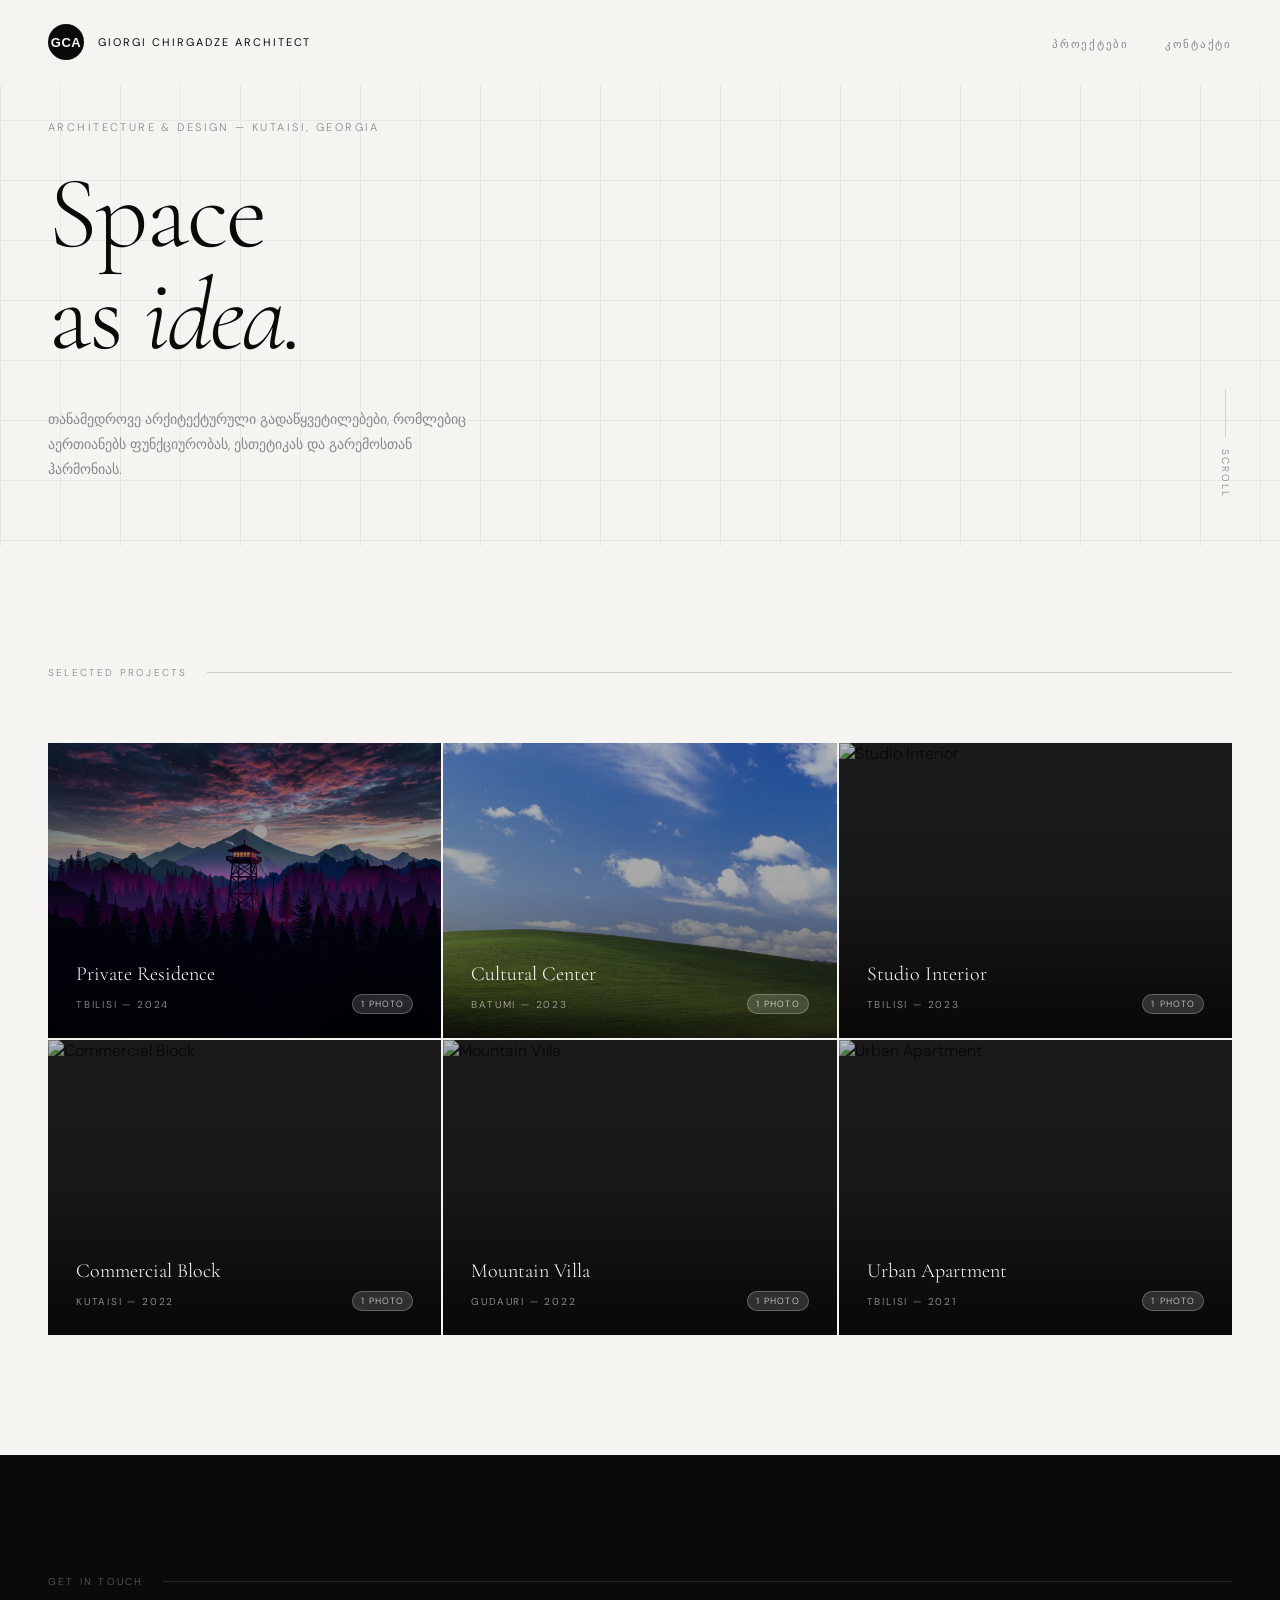
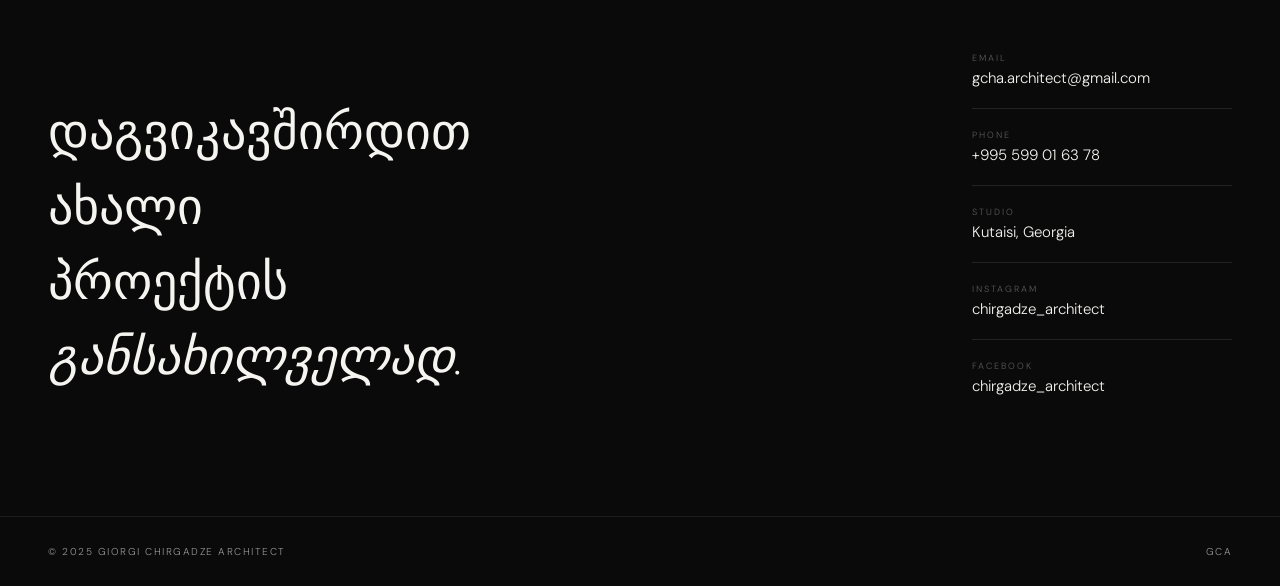
==== index.html @ 8ddac67e "fix" ====
<!DOCTYPE html>
<html lang="en">
<head>
  <meta charset="UTF-8" />
  <meta name="viewport" content="width=device-width, initial-scale=1.0"/>
  <title>GCA — Giorgi Chirgadze Architect</title>
  <link rel="preconnect" href="https://fonts.googleapis.com"/>
  <link href="https://fonts.googleapis.com/css2?family=Cormorant+Garamond:ital,wght@0,300;0,400;1,300&family=DM+Sans:wght@300;400&display=swap" rel="stylesheet"/>
  <link rel="stylesheet" href="css/style.css">
</head>
<body>

  <!-- NAV -->
  <nav id="nav">
    <a class="nav-logo" href="#hero">
      <svg width="36" height="36" viewBox="0 0 36 36" xmlns="http://www.w3.org/2000/svg">
        <circle cx="18" cy="18" r="18" fill="#0a0a0a"/>
        <text x="18" y="23" font-family="Helvetica Neue, Arial, sans-serif"
              font-size="13" font-weight="700" fill="#f5f4f0"
              text-anchor="middle" letter-spacing="0.5">GCA</text>
      </svg>
      <span class="logo-text">Giorgi Chirgadze Architect</span>
    </a>
    <ul class="nav-links">
      <li><a href="#work">პროექტები</a></li>
      <li><a href="#contact">კონტაქტი</a></li>
    </ul>
  </nav>

  <!-- HERO -->
  <section id="hero">
    <div class="hero-bg"></div>
    <div class="hero-content">
      <p class="hero-eyebrow">Architecture & Design — Kutaisi, Georgia</p>
      <h1>Space<br/>as <em>idea.</em></h1>
      <p class="hero-desc">
        თანამედროვე არქიტექტურული გადაწყვეტილებები,
        რომლებიც აერთიანებს ფუნქციურობას, ესთეტიკას და გარემოსთან ჰარმონიას.
      </p>
    </div>
    <div class="hero-scroll">Scroll</div>
  </section>

  <!-- WORK -->
  <section id="work">
    <div class="section-label reveal">Selected Projects</div>
    <div class="grid">

      <div class="grid-item reveal"
           data-photos="images/p1.jpg"
           data-title="Private Residence"
           data-location="Tbilisi — 2024"
           data-description="კერძო საცხოვრებელი სახლი თბილისში. პროექტი ითვალისწინებს მინიმალისტურ დიზაინს ბუნებრივი მასალების გამოყენებით.">
        <img src="images/p1.jpg" alt="Private Residence"/>
        <div class="grid-overlay">
          <h3>Private Residence</h3>
          <div class="overlay-bottom">
            <span>Tbilisi — 2024</span>
            <span class="photo-count">1 photo</span>
          </div>
        </div>
      </div>

      <div class="grid-item reveal" style="transition-delay:.08s"
           data-photos="images/p2.jpg"
           data-title="Cultural Center"
           data-location="Batumi — 2023"
           data-description="კულტურული ცენტრი ბათუმში. მრავალფუნქციური სივრცე გამოფენებისთვის, კონცერტებისა და კულტურული ღონისძიებებისთვის.">
        <img src="images/p2.jpg" alt="Cultural Center"/>
        <div class="grid-overlay">
          <h3>Cultural Center</h3>
          <div class="overlay-bottom">
            <span>Batumi — 2023</span>
            <span class="photo-count">1 photo</span>
          </div>
        </div>
      </div>

      <div class="grid-item reveal" style="transition-delay:.16s"
           data-photos="images/project3.jpg"
           data-title="Studio Interior"
           data-location="Tbilisi — 2023"
           data-description="შემოქმედებითი სტუდიის ინტერიერი თბილისში. ინდუსტრიული ელემენტები ერწყმის თბილ ხის დეტალებს.">
        <img src="images/project3.jpg" alt="Studio Interior"/>
        <div class="grid-overlay">
          <h3>Studio Interior</h3>
          <div class="overlay-bottom">
            <span>Tbilisi — 2023</span>
            <span class="photo-count">1 photo</span>
          </div>
        </div>
      </div>

      <div class="grid-item reveal" style="transition-delay:.04s"
           data-photos="images/project4.jpg"
           data-title="Commercial Block"
           data-location="Kutaisi — 2022"
           data-description="კომერციული კომპლექსი ქუთაისში. შენობა მოიცავს საოფისე და სავაჭრო სივრცეებს.">
        <img src="images/project4.jpg" alt="Commercial Block"/>
        <div class="grid-overlay">
          <h3>Commercial Block</h3>
          <div class="overlay-bottom">
            <span>Kutaisi — 2022</span>
            <span class="photo-count">1 photo</span>
          </div>
        </div>
      </div>

      <div class="grid-item reveal" style="transition-delay:.12s"
           data-photos="images/project5.jpg"
           data-title="Mountain Villa"
           data-location="Gudauri — 2022"
           data-description="მთის ვილა გუდაურში. დიდი მინის ზედაპირები ბუნებასა და ინტერიერს ერთ სივრცედ აერთიანებს.">
        <img src="images/project5.jpg" alt="Mountain Villa"/>
        <div class="grid-overlay">
          <h3>Mountain Villa</h3>
          <div class="overlay-bottom">
            <span>Gudauri — 2022</span>
            <span class="photo-count">1 photo</span>
          </div>
        </div>
      </div>

      <div class="grid-item reveal" style="transition-delay:.2s"
           data-photos="images/project6.jpg"
           data-title="Urban Apartment"
           data-location="Tbilisi — 2021"
           data-description="ურბანული აპარტამენტი თბილისის ისტორიულ უბანში. ძველი და ახალი არქიტექტურის ჰარმონიული შეხამება.">
        <img src="images/project6.jpg" alt="Urban Apartment"/>
        <div class="grid-overlay">
          <h3>Urban Apartment</h3>
          <div class="overlay-bottom">
            <span>Tbilisi — 2021</span>
            <span class="photo-count">1 photo</span>
          </div>
        </div>
      </div>

    </div>
  </section>

  <!-- CONTACT -->
  <section id="contact">
    <div class="section-label reveal">Get in Touch</div>
    <div class="contact-inner">
      <div class="contact-headline reveal">
        დაგვიკავშირდით<br/>ახალი<br/>პროექტის<br/>
        <em>განსახილველად.</em>
      </div>
      <div class="contact-links reveal">
        <div class="contact-row">
          <span class="contact-type">Email</span>
          <a class="contact-value" href="mailto:gcha.architect@gmail.com">gcha.architect@gmail.com</a>
        </div>
        <div class="contact-row">
          <span class="contact-type">Phone</span>
          <a class="contact-value" href="tel:+995599016378">+995 599 01 63 78</a>
        </div>
        <div class="contact-row">
          <span class="contact-type">Studio</span>
          <span class="contact-value">Kutaisi, Georgia</span>
        </div>
        <div class="contact-row">
          <span class="contact-type">Instagram</span>
          <a class="contact-value" href="https://www.instagram.com/chirgadze_architect/" target="_blank">chirgadze_architect</a>
        </div>
        <div class="contact-row">
          <span class="contact-type">Facebook</span>
          <a class="contact-value" href="https://www.facebook.com/profile.php?id=61556967743206" target="_blank">chirgadze_architect</a>
        </div>
      </div>
    </div>
  </section>

  <!-- FOOTER -->
  <footer>
    <span>© 2025 Giorgi Chirgadze Architect</span>
    <span>GCA</span>
  </footer>

  <!-- LIGHTBOX -->
  <div id="lightbox">
    <div id="lightbox-overlay"></div>
    <div id="lightbox-content">
      <div id="lightbox-sidebar">
        <div id="lightbox-title"></div>
        <div id="lightbox-location"></div>
        <div id="lightbox-divider"></div>
        <div id="lightbox-description"></div>
        <div id="lightbox-counter"></div>
      </div>
      <div id="lightbox-photo-wrap">
        <button id="lightbox-close">✕</button>
        <div id="lightbox-img-wrap">
          <button id="lb-prev">&#8592;</button>
          <img id="lightbox-img" src="" alt=""/>
          <button id="lb-next">&#8594;</button>
        </div>
      </div>
    </div>
  </div>

  <script src="js/main.js"></script>
</body>
</html>
---- css/style.css ----
*, *::before, *::after { box-sizing: border-box; margin: 0; padding: 0; }

:root {
  --black: #0a0a0a;
  --white: #f5f4f0;
  --mid: #888;
  --border: #d0cfc9;
  --font-display: 'Cormorant Garamond', Georgia, serif;
  --font-body: 'DM Sans', Helvetica, sans-serif;
}

html { scroll-behavior: smooth; }

body {
  background: var(--white);
  color: var(--black);
  font-family: var(--font-body);
  font-weight: 300;
  overflow-x: hidden;
}

/* ── NAV ── */
nav {
  position: fixed; top: 0; left: 0; right: 0;
  z-index: 100;
  display: flex; align-items: center; justify-content: space-between;
  padding: 24px 48px;
  background: rgba(245,244,240,0.92);
  backdrop-filter: blur(8px);
  border-bottom: 1px solid transparent;
  transition: border-color .4s;
}
nav.scrolled { border-color: var(--border); }

.nav-logo {
  display: flex; align-items: center; gap: 14px;
  text-decoration: none; color: var(--black);
}
.logo-text {
  font-family: var(--font-body);
  font-size: 11px;
  letter-spacing: 0.18em;
  text-transform: uppercase;
  font-weight: 400;
}
.nav-links {
  display: flex; gap: 36px; list-style: none;
}
.nav-links a {
  font-size: 11px;
  letter-spacing: 0.16em;
  text-transform: uppercase;
  text-decoration: none;
  color: var(--mid);
  transition: color .2s;
  font-weight: 400;
}
.nav-links a:hover { color: var(--black); }

/* ── HERO ── */
#hero {
  height: auto;
  padding: 120px 48px 64px;
  display: flex;
  flex-direction: column;
  justify-content: flex-start;
  position: relative;
  overflow: hidden;
}
.hero-bg {
  position: absolute; inset: 0;
  background: var(--white);
  z-index: 0;
}
.hero-bg::after {
  content: '';
  position: absolute; inset: 0;
  background-image:
    linear-gradient(var(--border) 1px, transparent 1px),
    linear-gradient(90deg, var(--border) 1px, transparent 1px);
  background-size: 60px 60px;
  opacity: 0.35;
}
.hero-content {
  position: relative; z-index: 1;
  max-width: 900px;
}
.hero-eyebrow {
  font-size: 11px;
  letter-spacing: 0.22em;
  text-transform: uppercase;
  color: var(--mid);
  margin-bottom: 28px;
  opacity: 0;
  animation: fadeUp .8s .2s forwards;
}
h1 {
  font-family: var(--font-display);
  font-weight: 300;
  font-size: clamp(52px, 8vw, 110px);
  line-height: 1.0;
  letter-spacing: -0.02em;
  opacity: 0;
  animation: fadeUp .9s .4s forwards;
}
h1 em { font-style: italic; font-weight: 300; }

.hero-desc {
  margin-top: 40px;
  font-size: 14px;
  line-height: 1.8;
  color: var(--mid);
  max-width: 420px;
  opacity: 0;
  animation: fadeUp .8s .6s forwards;
}
.hero-scroll {
  position: absolute;
  right: 48px; bottom: 48px;
  writing-mode: vertical-rl;
  font-size: 10px;
  letter-spacing: 0.2em;
  text-transform: uppercase;
  color: var(--mid);
  display: flex; align-items: center; gap: 12px;
  opacity: 0;
  animation: fadeUp .8s .9s forwards;
}
.hero-scroll::before {
  content: '';
  display: block;
  width: 1px; height: 48px;
  background: var(--border);
}

/* ── SECTIONS ── */
section { padding: 120px 48px; }

.section-label {
  font-size: 10px;
  letter-spacing: 0.22em;
  text-transform: uppercase;
  color: var(--mid);
  margin-bottom: 64px;
  display: flex; align-items: center; gap: 20px;
}
.section-label::after {
  content: '';
  flex: 1; height: 1px;
  background: var(--border);
  display: block;
}

/* ── GRID ── */
#work { background: var(--white); }

.grid {
  display: grid;
  grid-template-columns: repeat(3, 1fr);
  gap: 2px;
}
.grid-item {
  position: relative;
  aspect-ratio: 4/3;
  overflow: hidden;
  background: #1a1a1a;
  cursor: pointer;
}
.grid-item img {
  width: 100%; height: 100%;
  object-fit: cover;
  display: block;
  transition: transform .7s cubic-bezier(.25,.46,.45,.94);
  filter: grayscale(20%) brightness(0.75);
}
.grid-item:hover img {
  transform: scale(1.05);
  filter: grayscale(0%) brightness(0.55);
}
.grid-overlay {
  position: absolute; inset: 0;
  display: flex; flex-direction: column;
  justify-content: flex-end;
  padding: 24px 28px;
  background: linear-gradient(to top, rgba(0,0,0,0.7) 0%, rgba(0,0,0,0.1) 50%, transparent 100%);
  pointer-events: none;
}
.grid-overlay h3 {
  font-family: var(--font-display);
  font-size: 20px;
  font-weight: 300;
  color: #fff;
  margin-bottom: 8px;
}
.overlay-bottom {
  display: flex;
  justify-content: space-between;
  align-items: center;
}
.overlay-bottom span {
  font-size: 10px;
  letter-spacing: 0.18em;
  text-transform: uppercase;
  color: rgba(255,255,255,0.6);
}
.photo-count {
  background: rgba(255,255,255,0.15);
  border: 1px solid rgba(255,255,255,0.25);
  padding: 3px 8px;
  border-radius: 20px;
  font-size: 9px !important;
  letter-spacing: 0.12em !important;
  color: rgba(255,255,255,0.8) !important;
}

/* ── CONTACT ── */
#contact {
  background: var(--black);
  color: var(--white);
  min-height: 60vh;
  display: flex; flex-direction: column;
  justify-content: center;
}
#contact .section-label { color: rgba(245,244,240,0.35); }
#contact .section-label::after { background: rgba(245,244,240,0.12); }

.contact-inner {
  display: flex;
  justify-content: space-between;
  align-items: flex-end;
  gap: 60px;
  flex-wrap: wrap;
}
.contact-headline {
  font-family: var(--font-display);
  font-size: 50px;
  font-weight: 300;
  line-height: 1.5;
}
.contact-headline em { font-style: italic; }

.contact-links {
  display: flex; flex-direction: column; gap: 20px;
  min-width: 260px;
}
.contact-row {
  display: flex; flex-direction: column; gap: 4px;
  border-bottom: 1px solid rgba(245,244,240,0.1);
  padding-bottom: 20px;
}
.contact-row:last-child { border-bottom: none; padding-bottom: 0; }
.contact-type {
  font-size: 9px;
  letter-spacing: 0.22em;
  text-transform: uppercase;
  color: rgba(245,244,240,0.35);
}
.contact-value {
  font-size: 15px;
  color: var(--white);
  text-decoration: none;
  transition: opacity .2s;
  font-weight: 300;
}
.contact-value:hover { opacity: 0.5; }

/* ── FOOTER ── */
footer {
  background: var(--black);
  border-top: 1px solid rgba(245,244,240,0.08);
  padding: 28px 48px;
  display: flex; justify-content: space-between; align-items: center;
}
footer span {
  font-size: 10px;
  letter-spacing: 0.15em;
  text-transform: uppercase;
  color: rgba(245,244,240,0.6);
}

/* ── LIGHTBOX ── */
#lightbox {
  display: none;
  position: fixed; inset: 0;
  z-index: 1000;
  align-items: center;
  justify-content: center;
}
#lightbox.active { display: flex; }

#lightbox-overlay {
  position: absolute; inset: 0;
  background: rgba(8,8,8,0.96);
  backdrop-filter: blur(10px);
}
#lightbox-content {
  position: relative;
  z-index: 1;
  display: flex;
  align-items: stretch;
  width: 88vw;
  max-width: 1200px;
  max-height: 85vh;
  border: 1px solid rgba(245,244,240,0.08);
}

/* მარცხენა sidebar */
#lightbox-sidebar {
  width: 280px;
  flex-shrink: 0;
  background: rgba(245,244,240,0.04);
  border-right: 1px solid rgba(245,244,240,0.08);
  padding: 40px 32px;
  display: flex;
  flex-direction: column;
}
#lightbox-title {
  font-family: var(--font-display);
  font-size: 26px;
  font-weight: 300;
  color: var(--white);
  line-height: 1.2;
  margin-bottom: 10px;
}
#lightbox-location {
  font-size: 9px;
  letter-spacing: 0.22em;
  text-transform: uppercase;
  color: rgba(245,244,240,0.35);
  margin-bottom: 24px;
}
#lightbox-divider {
  width: 32px;
  height: 1px;
  background: rgba(245,244,240,0.2);
  margin-bottom: 24px;
}
#lightbox-description {
  font-size: 13px;
  line-height: 1.9;
  color: rgba(245,244,240,0.55);
  font-weight: 300;
  flex: 1;
}
#lightbox-counter {
  margin-top: 32px;
  font-size: 9px;
  letter-spacing: 0.22em;
  text-transform: uppercase;
  color: rgba(245,244,240,0.25);
}

/* მარჯვენა ფოტო */
#lightbox-photo-wrap {
  flex: 1;
  position: relative;
  display: flex;
  align-items: center;
  justify-content: center;
  background: #0d0d0d;
  overflow: hidden;
}
#lightbox-close {
  position: absolute;
  top: 20px; right: 20px;
  background: none;
  border: none;
  color: rgba(245,244,240,0.5);
  font-size: 18px;
  cursor: pointer;
  transition: color .2s;
  z-index: 2;
  line-height: 1;
}
#lightbox-close:hover { color: var(--white); }

#lightbox-img-wrap {
  width: 100%;
  height: 100%;
  display: flex;
  align-items: center;
  justify-content: center;
  position: relative;
}
#lightbox-img {
  display: block;
  max-width: 100%;
  max-height: 85vh;
  object-fit: contain;
  transition: opacity .25s;
}
#lightbox-img.fade { opacity: 0; }

#lb-prev, #lb-next {
  position: absolute;
  top: 50%;
  transform: translateY(-50%);
  background: rgba(245,244,240,0.06);
  border: 1px solid rgba(245,244,240,0.12);
  color: rgba(245,244,240,0.7);
  font-size: 16px;
  width: 40px; height: 40px;
  border-radius: 50%;
  cursor: pointer;
  transition: background .2s, color .2s;
  display: flex; align-items: center; justify-content: center;
  z-index: 2;
}
#lb-prev { left: 16px; }
#lb-next { right: 16px; }
#lb-prev:hover, #lb-next:hover {
  background: rgba(245,244,240,0.18);
  color: var(--white);
}
#lb-prev:disabled, #lb-next:disabled {
  opacity: 0.15;
  pointer-events: none;
}

/* ── ANIMATIONS ── */
@keyframes fadeUp {
  from { opacity: 0; transform: translateY(24px); }
  to   { opacity: 1; transform: translateY(0); }
}
.reveal {
  opacity: 0;
  transform: translateY(32px);
  transition: opacity .8s cubic-bezier(.25,.46,.45,.94), transform .8s cubic-bezier(.25,.46,.45,.94);
}
.reveal.visible { opacity: 1; transform: none; }

/* ── MOBILE ── */
@media (max-width: 900px) {
  #lightbox-content { flex-direction: column; width: 95vw; max-height: 92vh; }
  #lightbox-sidebar { width: 100%; border-right: none; border-bottom: 1px solid rgba(245,244,240,0.08); padding: 20px 24px; }
  #lightbox-description { display: none; }
  #lightbox-counter { margin-top: 8px; }
}
@media (max-width: 768px) {
  nav { padding: 20px 24px; }
  .nav-links { display: none; }
  #hero { padding: 100px 24px 48px; }
  .hero-scroll { display: none; }
  section { padding: 80px 24px; }
  .grid { grid-template-columns: repeat(2, 1fr); }
  #contact { padding: 80px 24px; }
  footer { padding: 24px; flex-direction: column; gap: 8px; text-align: center; }
}
@media (max-width: 480px) {
  .grid { grid-template-columns: 1fr; }
}
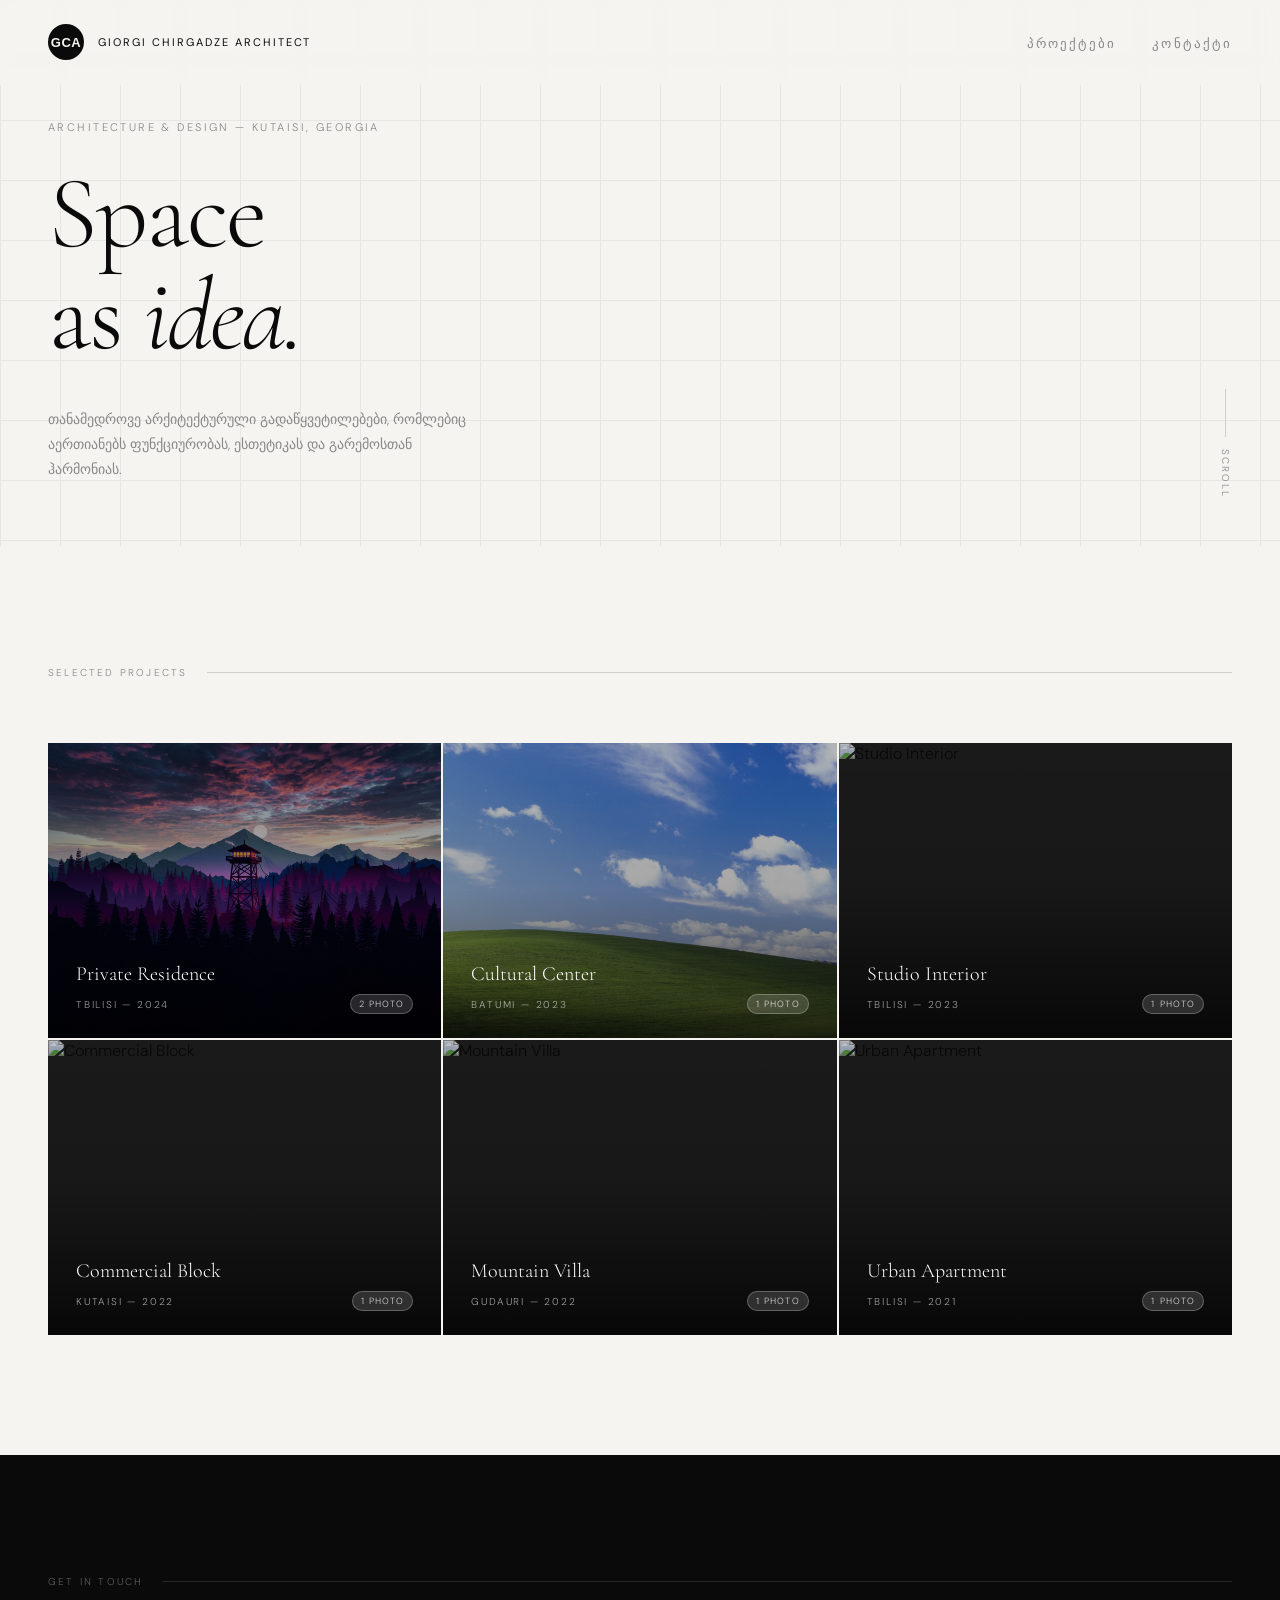
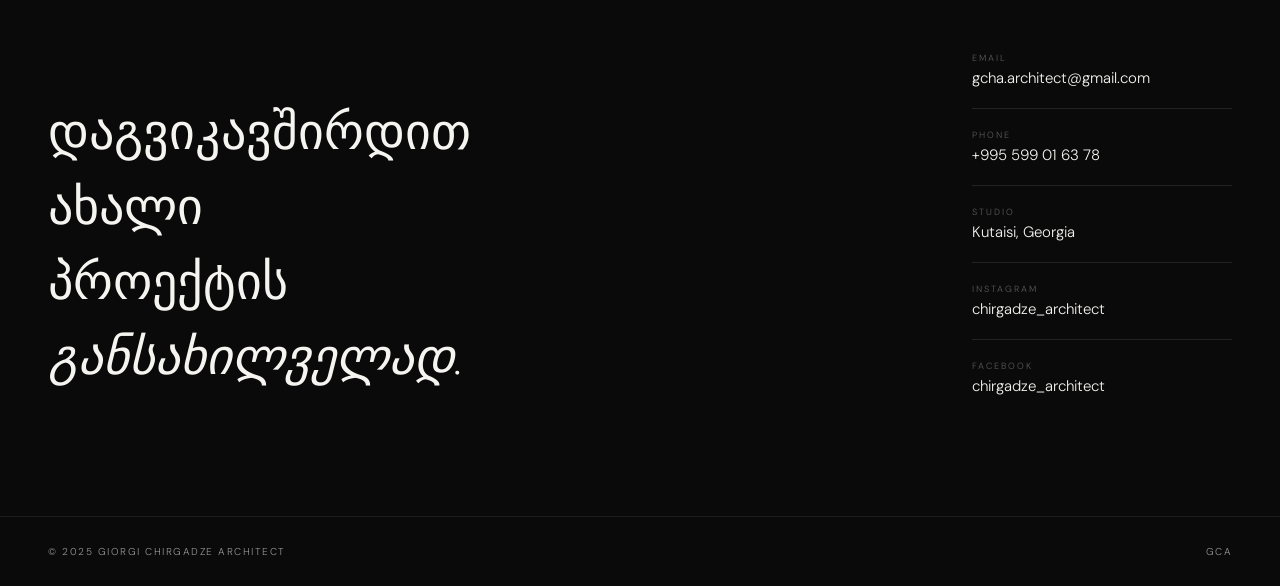
==== commit 0c399472: "gallery" ====
--- a/index.html
+++ b/index.html
@@ -47,7 +47,7 @@
     <div class="grid">
 
       <div class="grid-item reveal"
-           data-photos="images/p1.jpg"
+           data-photos="images/p1.jpg, images/p2.jpg"
            data-title="Private Residence"
            data-location="Tbilisi — 2024"
            data-description="კერძო საცხოვრებელი სახლი თბილისში. პროექტი ითვალისწინებს მინიმალისტურ დიზაინს ბუნებრივი მასალების გამოყენებით.">
@@ -56,7 +56,7 @@
           <h3>Private Residence</h3>
           <div class="overlay-bottom">
             <span>Tbilisi — 2024</span>
-            <span class="photo-count">1 photo</span>
+            <span class="photo-count">2 photo</span>
           </div>
         </div>
       </div>
--- a/css/style.css
+++ b/css/style.css
@@ -47,7 +47,7 @@
   display: flex; gap: 36px; list-style: none;
 }
 .nav-links a {
-  font-size: 11px;
+  font-size: 13px;
   letter-spacing: 0.16em;
   text-transform: uppercase;
   text-decoration: none;
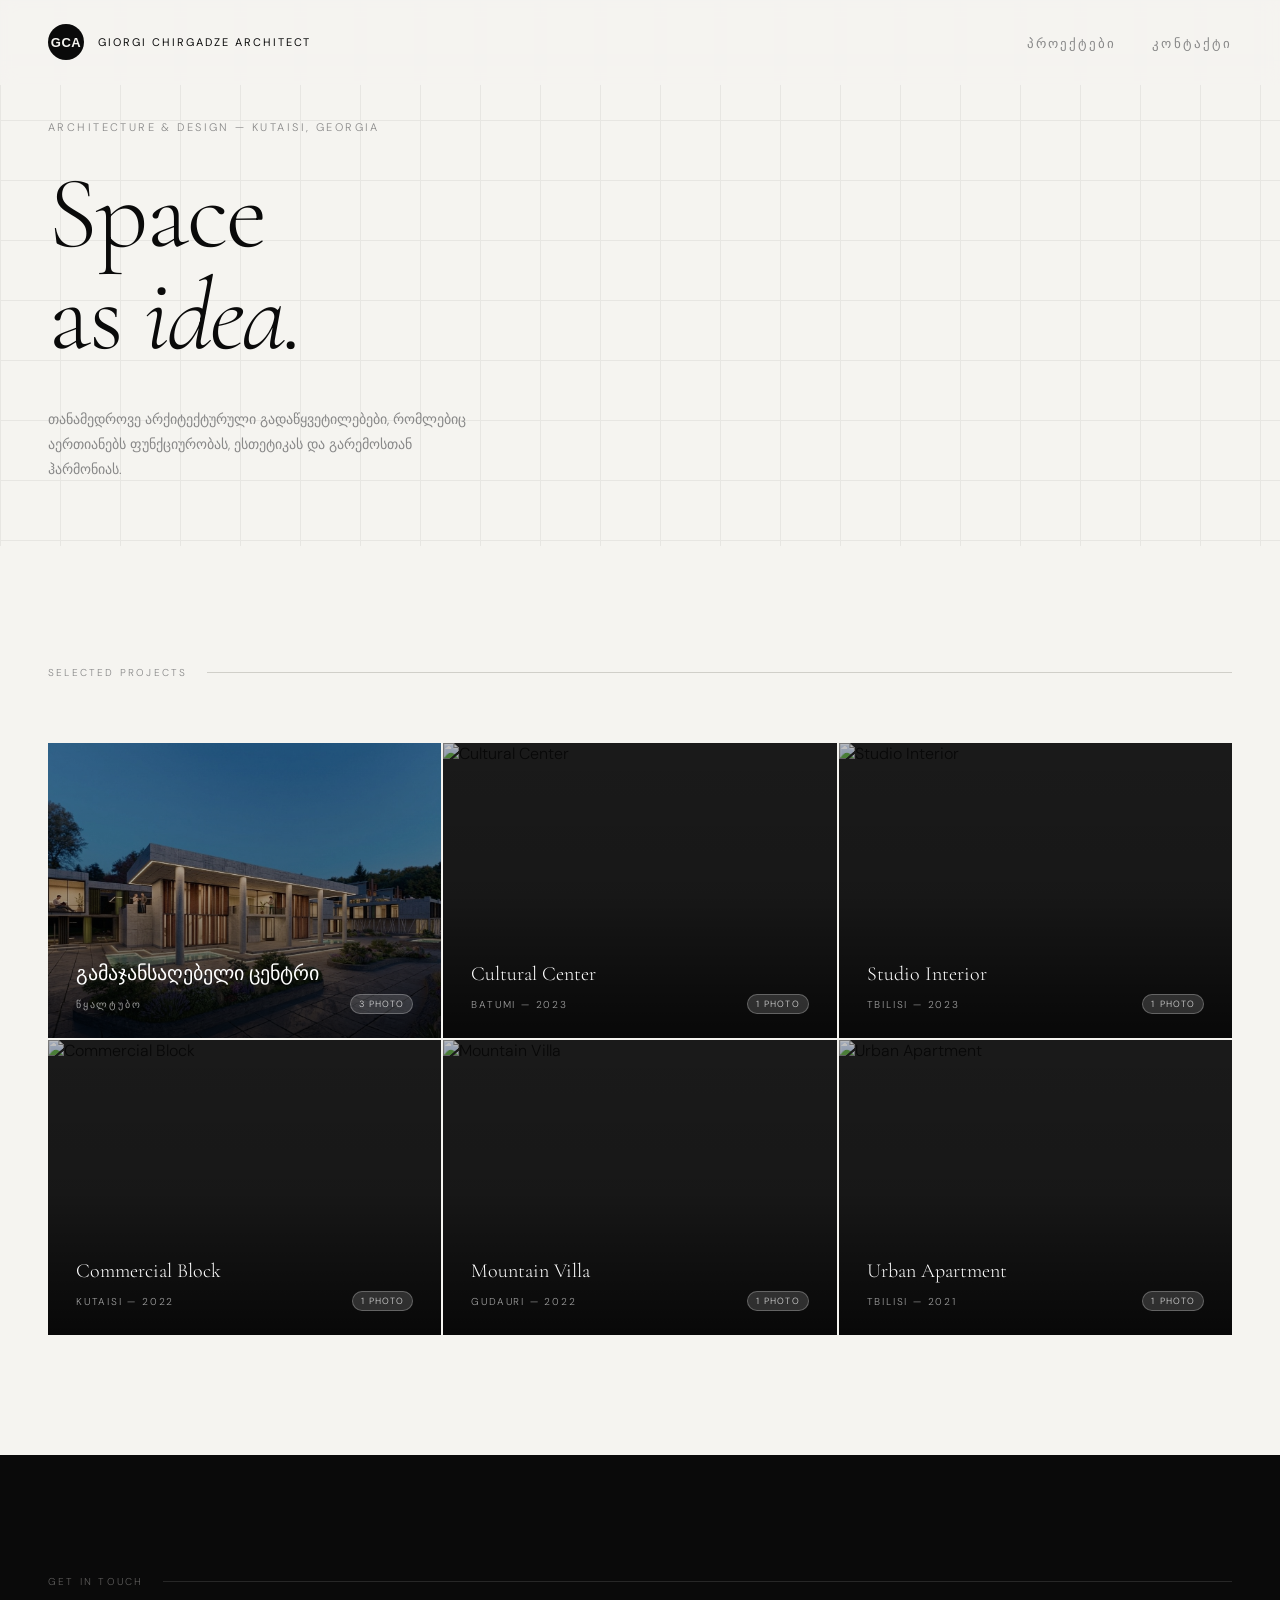
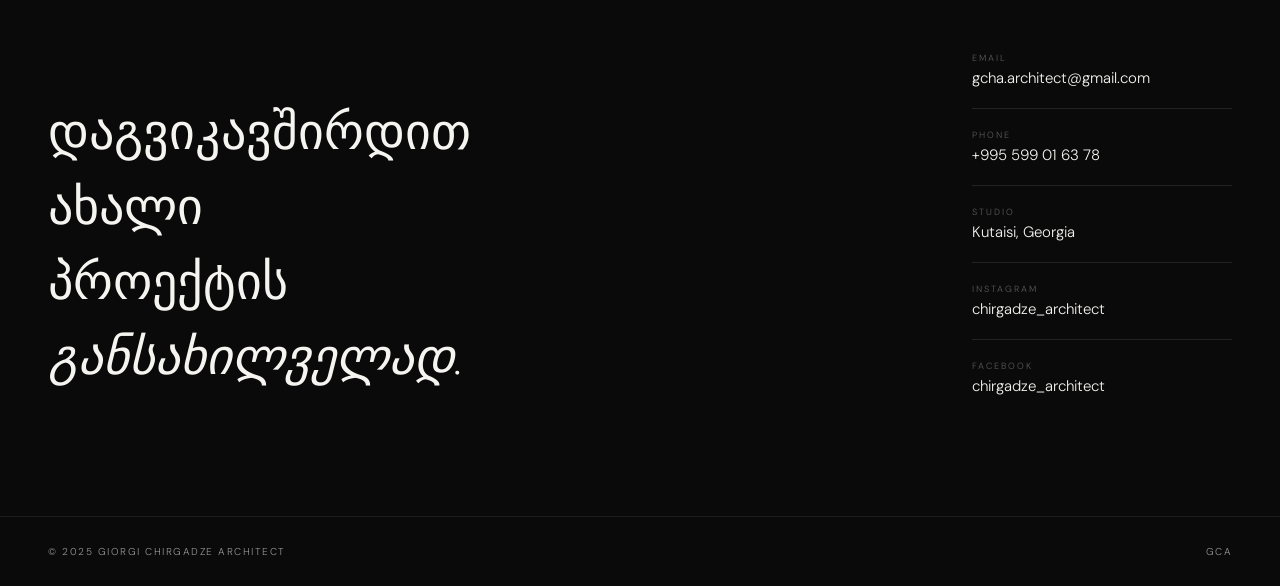
==== commit 0bae8ceb: "images upload" ====
--- a/index.html
+++ b/index.html
@@ -47,16 +47,16 @@
     <div class="grid">
 
       <div class="grid-item reveal"
-           data-photos="images/p1.jpg, images/p2.jpg"
-           data-title="Private Residence"
-           data-location="Tbilisi — 2024"
-           data-description="კერძო საცხოვრებელი სახლი თბილისში. პროექტი ითვალისწინებს მინიმალისტურ დიზაინს ბუნებრივი მასალების გამოყენებით.">
-        <img src="images/p1.jpg" alt="Private Residence"/>
-        <div class="grid-overlay">
-          <h3>Private Residence</h3>
-          <div class="overlay-bottom">
-            <span>Tbilisi — 2024</span>
-            <span class="photo-count">2 photo</span>
+           data-photos="images/f1/1.jpeg,images/f1/2.jpeg, images/f1/3.jpeg"
+           data-title="გამაჯანსაღებელი ცენტრი"
+           data-location="წყალტუბო"
+           data-description="გამაჯანსარებელი ცენტრი ქალაქი წყალტუბო">
+        <img src="images/f1/1.jpeg" alt="Private Residence"/>
+        <div class="grid-overlay">
+          <h3>გამაჯანსაღებელი ცენტრი</h3>
+          <div class="overlay-bottom">
+            <span>წყალტუბო</span>
+            <span class="photo-count">3 photo</span>
           </div>
         </div>
       </div>
--- a/css/style.css
+++ b/css/style.css
@@ -9,7 +9,10 @@
   --font-body: 'DM Sans', Helvetica, sans-serif;
 }
 
-html { scroll-behavior: smooth; }
+html {
+       scroll-behavior: smooth;
+       overflow-x: hidden;
+}
 
 body {
   background: var(--white);
@@ -125,6 +128,7 @@
   display: flex; align-items: center; gap: 12px;
   opacity: 0;
   animation: fadeUp .8s .9s forwards;
+  display: none;
 }
 .hero-scroll::before {
   content: '';
@@ -431,21 +435,59 @@
 
 /* ── MOBILE ── */
 @media (max-width: 900px) {
-  #lightbox-content { flex-direction: column; width: 95vw; max-height: 92vh; }
-  #lightbox-sidebar { width: 100%; border-right: none; border-bottom: 1px solid rgba(245,244,240,0.08); padding: 20px 24px; }
-  #lightbox-description { display: none; }
-  #lightbox-counter { margin-top: 8px; }
+  #lightbox-content {
+    flex-direction: column;
+    width: 95vw;
+    max-height: 92vh;
+    overflow-y: auto;
+  }
+
+  /* sidebar პირველი — ზემოთ */
+  #lightbox-sidebar {
+    order: 1;
+    width: 100%;
+    border-right: none;
+    border-bottom: 1px solid rgba(245,244,240,0.08);
+    padding: 24px;
+  }
+
+  /* ფოტო მეორე — ქვემოთ */
+  #lightbox-photo-wrap {
+    order: 2;
+    min-height: 50vw;
+  }
+
+  /* აღწერა ჩანს */
+  #lightbox-description {
+    display: block;
+  }
+
+  #lightbox-counter { margin-top: 16px; }
 }
 @media (max-width: 768px) {
-  nav { padding: 20px 24px; }
-  .nav-links { display: none; }
-  #hero { padding: 100px 24px 48px; }
+  /* NAV — ლოგო + ლინკები ვერტიკალურად */
+  nav {
+    padding: 16px 24px;
+    flex-direction: column;
+    align-items: center;
+    gap: 12px;
+  }
+  .nav-links {
+    display: flex;  /* ← აღარ იმალება */
+    gap: 24px;
+  }
+
+  /* horizontal scroll fix */
+  body { overflow-x: hidden; }
+  section { padding: 80px 24px; }
+  #hero { padding: 140px 24px 48px; } /* ← მეტი padding-top — nav გაიზარდა */
   .hero-scroll { display: none; }
-  section { padding: 80px 24px; }
   .grid { grid-template-columns: repeat(2, 1fr); }
   #contact { padding: 80px 24px; }
   footer { padding: 24px; flex-direction: column; gap: 8px; text-align: center; }
 }
+
 @media (max-width: 480px) {
   .grid { grid-template-columns: 1fr; }
+  .contact-headline { font-size: 36px; }
 }
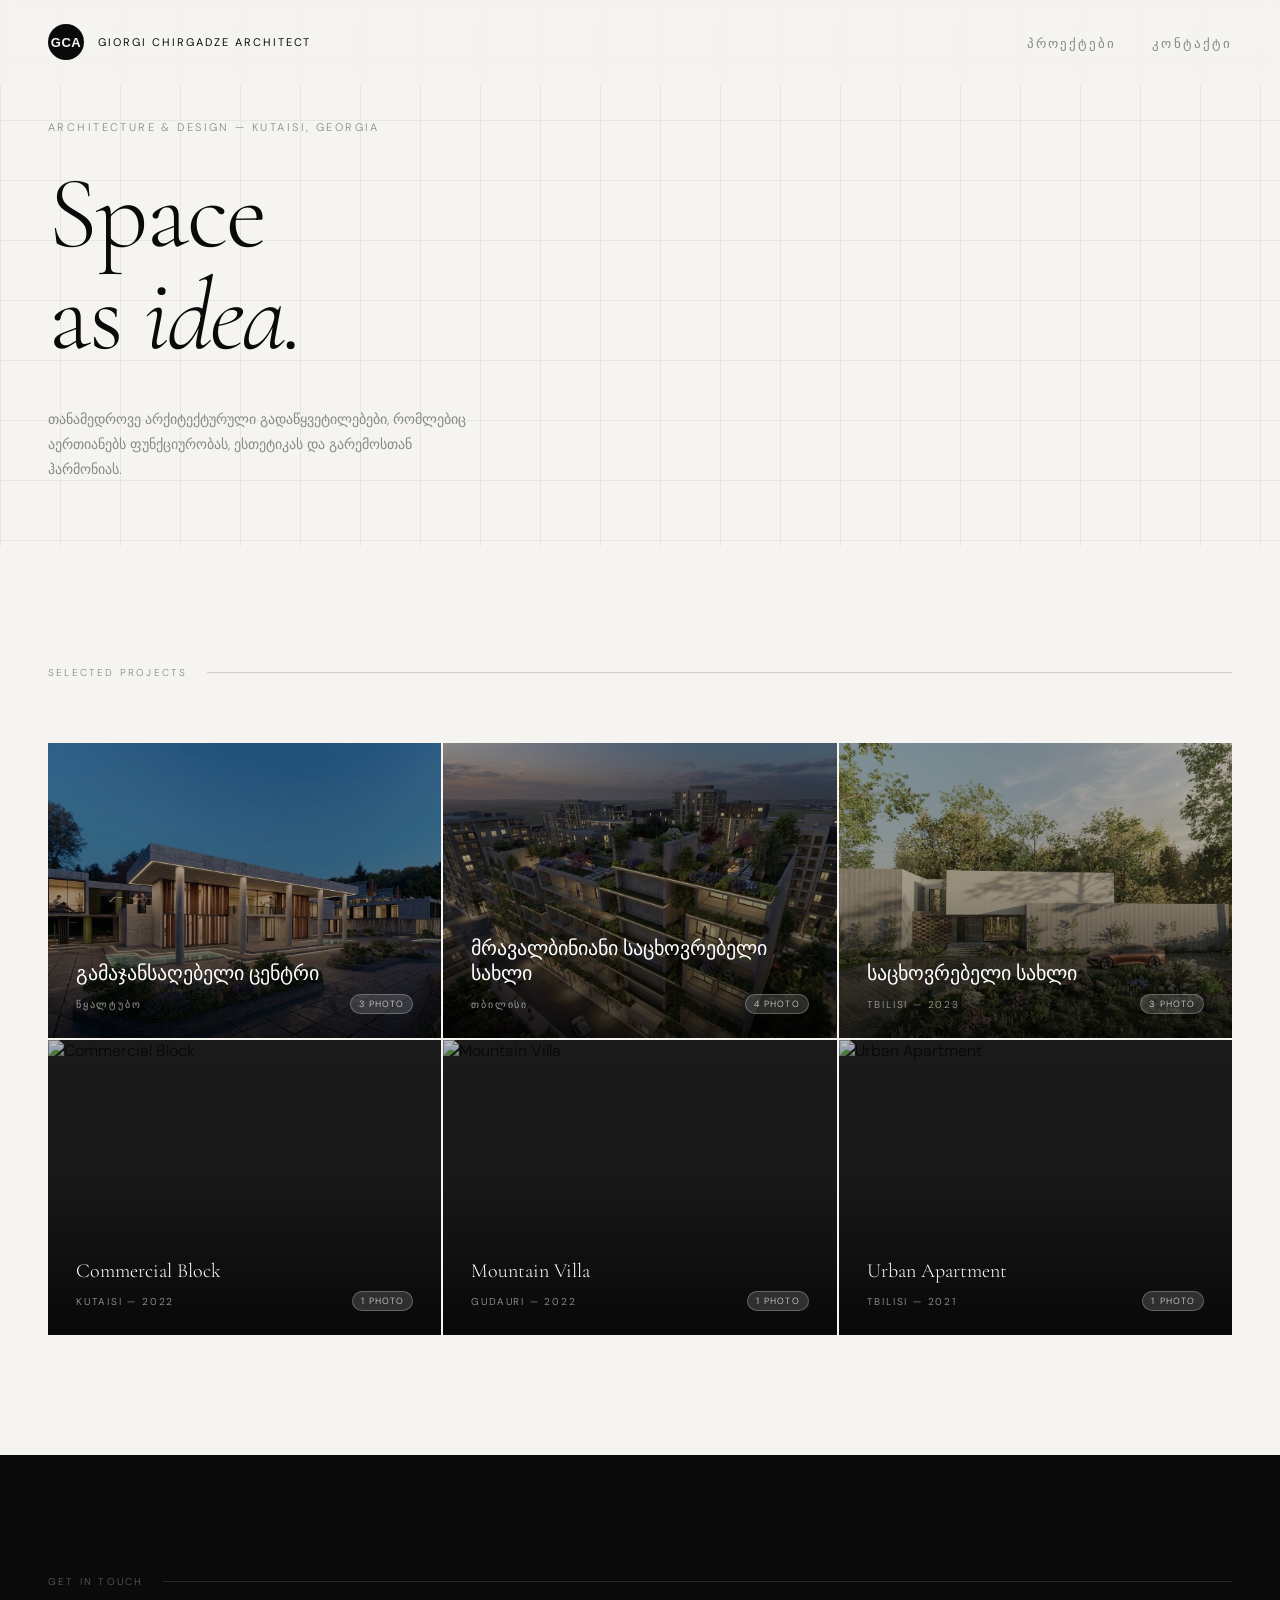
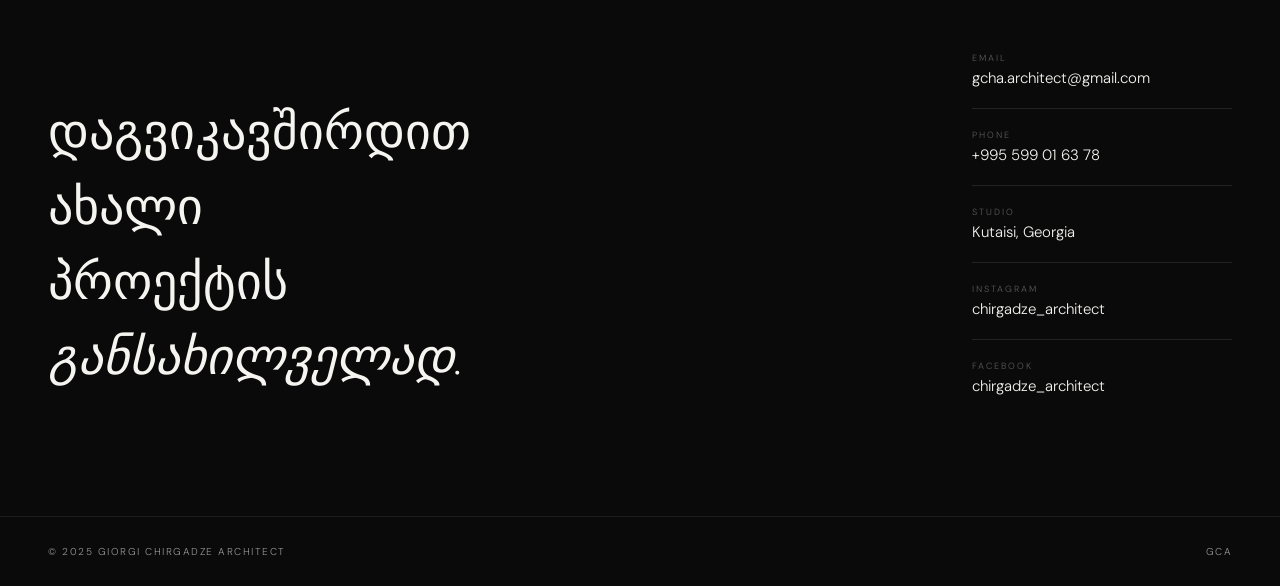
==== commit f9604124: "images upload" ====
--- a/index.html
+++ b/index.html
@@ -62,31 +62,31 @@
       </div>
 
       <div class="grid-item reveal" style="transition-delay:.08s"
-           data-photos="images/p2.jpg"
+           data-photos="images/f2/1.jpeg,images/f2/2.jpeg,images/f2/3.jpeg,images/f2/4.jpeg"
            data-title="Cultural Center"
            data-location="Batumi — 2023"
-           data-description="კულტურული ცენტრი ბათუმში. მრავალფუნქციური სივრცე გამოფენებისთვის, კონცერტებისა და კულტურული ღონისძიებებისთვის.">
-        <img src="images/p2.jpg" alt="Cultural Center"/>
-        <div class="grid-overlay">
-          <h3>Cultural Center</h3>
-          <div class="overlay-bottom">
-            <span>Batumi — 2023</span>
-            <span class="photo-count">1 photo</span>
+           data-description="მრავალბინიანი საცხოვრებელი სახლი ქალაქი თბილისი">
+        <img src="images/f2/1.jpeg" alt="Cultural Center"/>
+        <div class="grid-overlay">
+          <h3>მრავალბინიანი საცხოვრებელი სახლი</h3>
+          <div class="overlay-bottom">
+            <span>თბილისი</span>
+            <span class="photo-count">4 photo</span>
           </div>
         </div>
       </div>
 
       <div class="grid-item reveal" style="transition-delay:.16s"
-           data-photos="images/project3.jpg"
+           data-photos="images/f3/1.jpeg,images/f3/2.jpeg,images/f3/3.jpeg"
            data-title="Studio Interior"
            data-location="Tbilisi — 2023"
-           data-description="შემოქმედებითი სტუდიის ინტერიერი თბილისში. ინდუსტრიული ელემენტები ერწყმის თბილ ხის დეტალებს.">
-        <img src="images/project3.jpg" alt="Studio Interior"/>
-        <div class="grid-overlay">
-          <h3>Studio Interior</h3>
+           data-description="ერთბინიანი საცხოვრებელი სახლი ქალაქი ქუთაისი 300 კვადრატი">
+        <img src="images/f3/1.jpeg" alt="Studio Interior"/>
+        <div class="grid-overlay">
+          <h3>საცხოვრებელი სახლი</h3>
           <div class="overlay-bottom">
             <span>Tbilisi — 2023</span>
-            <span class="photo-count">1 photo</span>
+            <span class="photo-count">3 photo</span>
           </div>
         </div>
       </div>
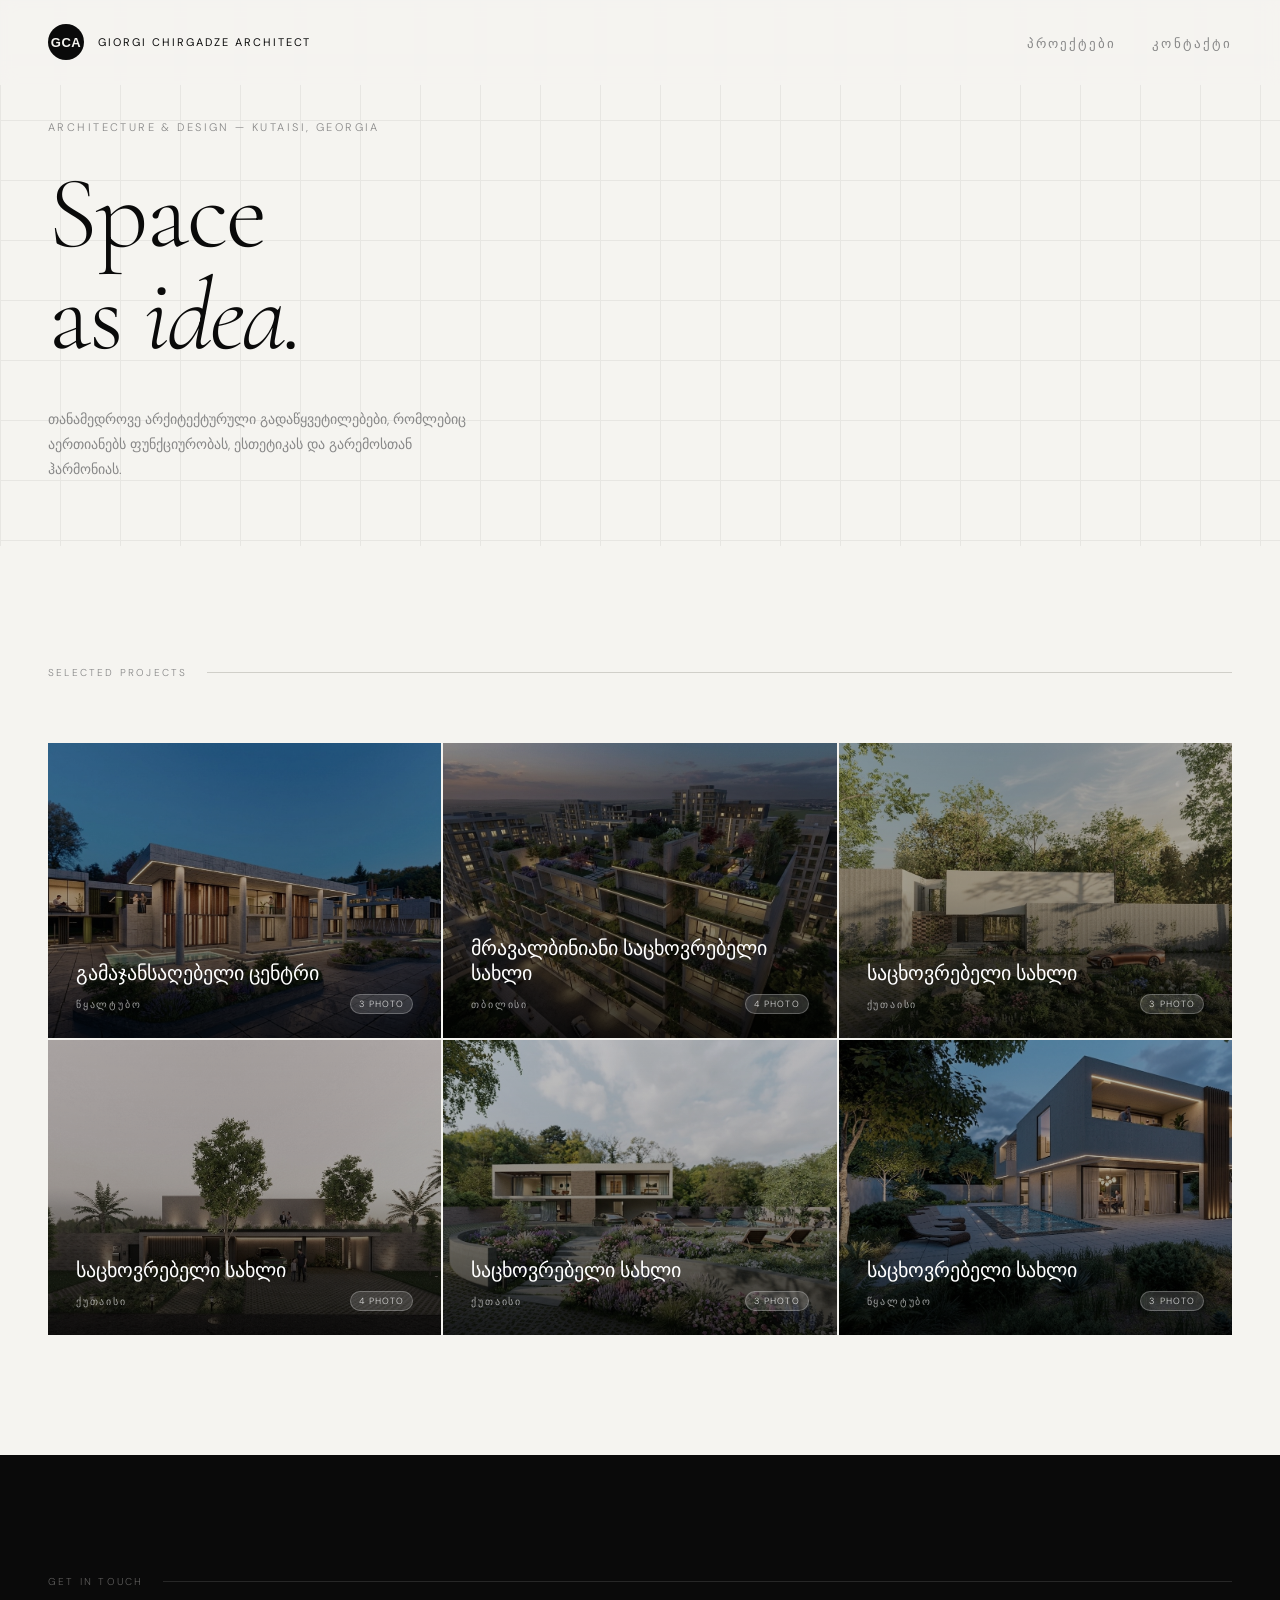
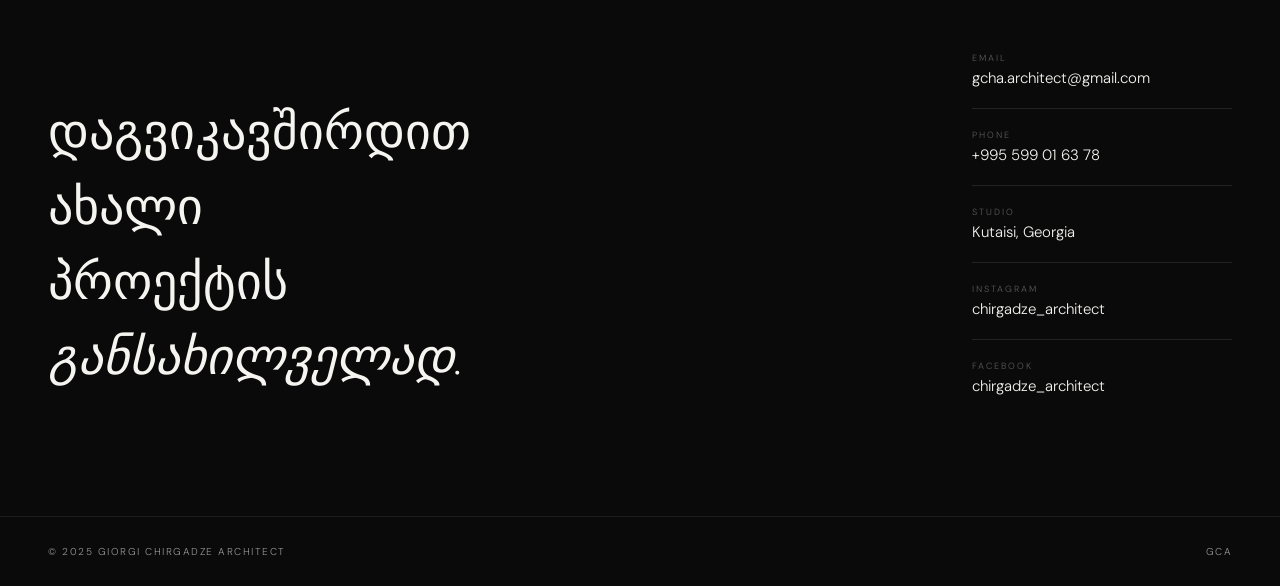
==== commit 187ad0d6: "images upload" ====
--- a/index.html
+++ b/index.html
@@ -63,10 +63,10 @@
 
       <div class="grid-item reveal" style="transition-delay:.08s"
            data-photos="images/f2/1.jpeg,images/f2/2.jpeg,images/f2/3.jpeg,images/f2/4.jpeg"
-           data-title="Cultural Center"
-           data-location="Batumi — 2023"
+           data-title="მრავალბინიანი საცხოვრებელი სახლი"
+           data-location="თბილისი"
            data-description="მრავალბინიანი საცხოვრებელი სახლი ქალაქი თბილისი">
-        <img src="images/f2/1.jpeg" alt="Cultural Center"/>
+        <img src="images/f2/1.jpeg" alt=""/>
         <div class="grid-overlay">
           <h3>მრავალბინიანი საცხოვრებელი სახლი</h3>
           <div class="overlay-bottom">
@@ -78,60 +78,60 @@
 
       <div class="grid-item reveal" style="transition-delay:.16s"
            data-photos="images/f3/1.jpeg,images/f3/2.jpeg,images/f3/3.jpeg"
-           data-title="Studio Interior"
-           data-location="Tbilisi — 2023"
+           data-title="საცხოვრებელი სახლი"
+           data-location="ქუთაისი"
            data-description="ერთბინიანი საცხოვრებელი სახლი ქალაქი ქუთაისი 300 კვადრატი">
-        <img src="images/f3/1.jpeg" alt="Studio Interior"/>
-        <div class="grid-overlay">
-          <h3>საცხოვრებელი სახლი</h3>
-          <div class="overlay-bottom">
-            <span>Tbilisi — 2023</span>
+        <img src="images/f3/1.jpeg" alt=""/>
+        <div class="grid-overlay">
+          <h3>საცხოვრებელი სახლი</h3>
+          <div class="overlay-bottom">
+            <span>ქუთაისი</span>
             <span class="photo-count">3 photo</span>
           </div>
         </div>
       </div>
 
       <div class="grid-item reveal" style="transition-delay:.04s"
-           data-photos="images/project4.jpg"
-           data-title="Commercial Block"
-           data-location="Kutaisi — 2022"
-           data-description="კომერციული კომპლექსი ქუთაისში. შენობა მოიცავს საოფისე და სავაჭრო სივრცეებს.">
-        <img src="images/project4.jpg" alt="Commercial Block"/>
-        <div class="grid-overlay">
-          <h3>Commercial Block</h3>
-          <div class="overlay-bottom">
-            <span>Kutaisi — 2022</span>
-            <span class="photo-count">1 photo</span>
+           data-photos="images/f4/2.jpeg,images/f4/3.jpeg,images/f4/4.jpeg,images/f4/1.jpeg"
+           data-title="საცხოვრებელი სახლი"
+           data-location="ქუთაისი"
+           data-description="ერთბინიანი საცხოვრებელი სახლი ქალაქი ქუთაისი 280 კვადრატი">
+        <img src="images/f4/2.jpeg" alt=""/>
+        <div class="grid-overlay">
+          <h3>საცხოვრებელი სახლი</h3>
+          <div class="overlay-bottom">
+            <span>ქუთაისი</span>
+            <span class="photo-count">4 photo</span>
           </div>
         </div>
       </div>
 
       <div class="grid-item reveal" style="transition-delay:.12s"
-           data-photos="images/project5.jpg"
-           data-title="Mountain Villa"
-           data-location="Gudauri — 2022"
-           data-description="მთის ვილა გუდაურში. დიდი მინის ზედაპირები ბუნებასა და ინტერიერს ერთ სივრცედ აერთიანებს.">
-        <img src="images/project5.jpg" alt="Mountain Villa"/>
-        <div class="grid-overlay">
-          <h3>Mountain Villa</h3>
-          <div class="overlay-bottom">
-            <span>Gudauri — 2022</span>
-            <span class="photo-count">1 photo</span>
+           data-photos="images/f5/1.jpeg,images/f5/2.jpeg,images/f5/3.jpeg"
+           data-title="საცხოვრებელი სახლი"
+           data-location="ქუთაისი"
+           data-description="ერთბინიანი საცხოვრებელი სახლი ქალაქი ქუთაისი 300 კვადრატი">
+        <img src="images/f5/1.jpeg"/>
+        <div class="grid-overlay">
+          <h3>საცხოვრებელი სახლი</h3>
+          <div class="overlay-bottom">
+            <span>ქუთაისი</span>
+            <span class="photo-count">3 photo</span>
           </div>
         </div>
       </div>
 
       <div class="grid-item reveal" style="transition-delay:.2s"
-           data-photos="images/project6.jpg"
-           data-title="Urban Apartment"
-           data-location="Tbilisi — 2021"
-           data-description="ურბანული აპარტამენტი თბილისის ისტორიულ უბანში. ძველი და ახალი არქიტექტურის ჰარმონიული შეხამება.">
-        <img src="images/project6.jpg" alt="Urban Apartment"/>
-        <div class="grid-overlay">
-          <h3>Urban Apartment</h3>
-          <div class="overlay-bottom">
-            <span>Tbilisi — 2021</span>
-            <span class="photo-count">1 photo</span>
+           data-photos="images/f6/1.jpeg,images/f6/2.jpeg,images/f6/3.jpeg"
+           data-title="საცხოვრებელი სახლი"
+           data-location="წყალტუბო"
+           data-description="ერთბინიანი საცხოვრებელი სახლი ქალაქი წყალტუბო 280 კვადრატი">
+        <img src="images/f6/1.jpeg" alt=""/>
+        <div class="grid-overlay">
+          <h3>საცხოვრებელი სახლი</h3>
+          <div class="overlay-bottom">
+            <span>წყალტუბო</span>
+            <span class="photo-count">3 photo</span>
           </div>
         </div>
       </div>
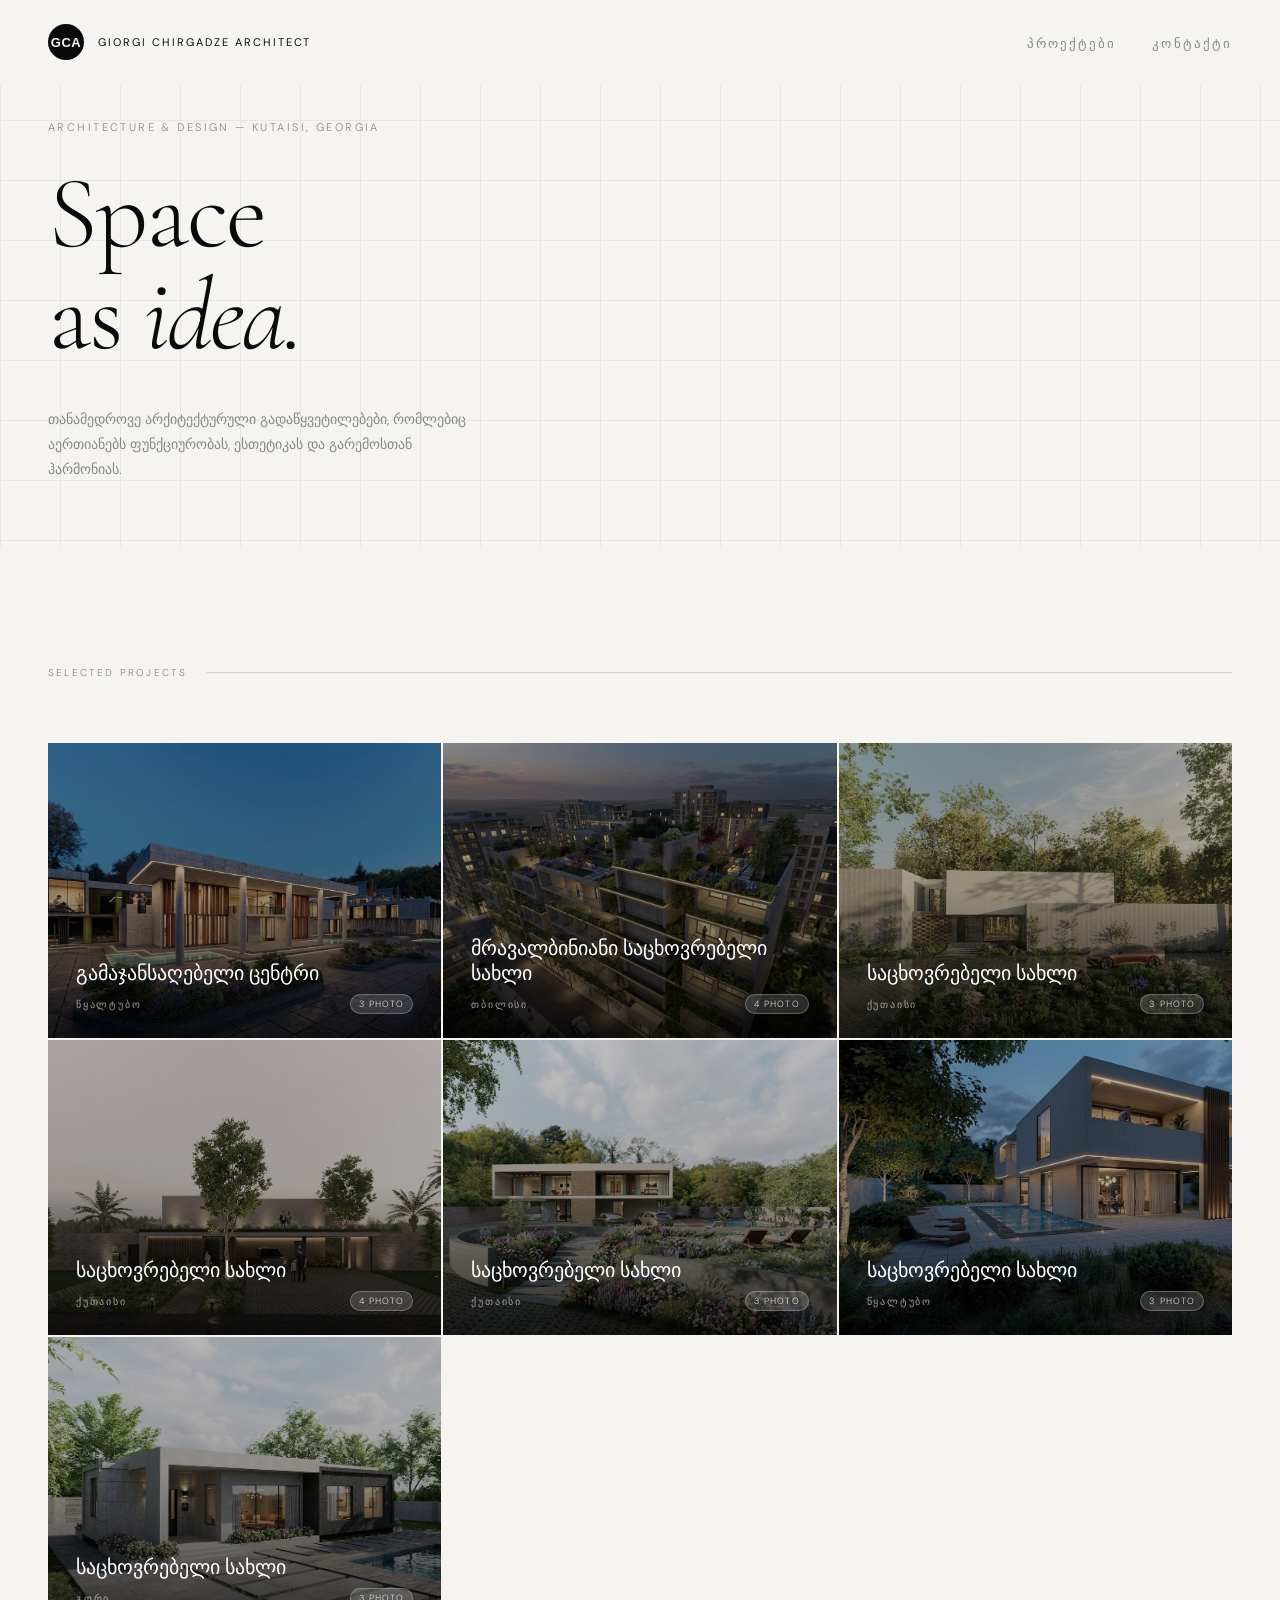
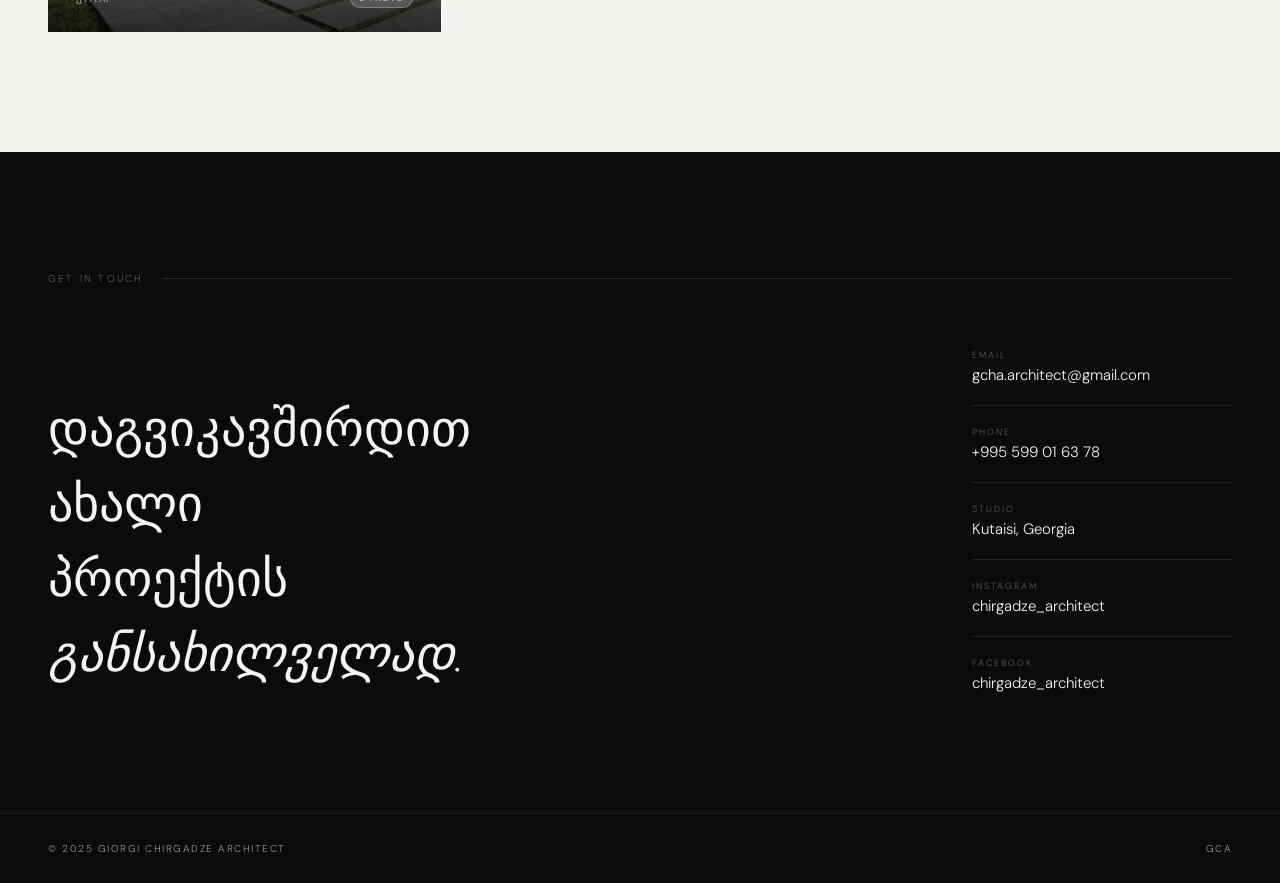
==== commit ed952b97: "images upload" ====
--- a/index.html
+++ b/index.html
@@ -135,6 +135,20 @@
           </div>
         </div>
       </div>
+      <div class="grid-item reveal" style="transition-delay:.2s"
+           data-photos="images/f7/1.jpeg,images/f7/2.jpeg,images/f7/3.jpeg"
+           data-title="საცხოვრებელი სახლი"
+           data-location="გორი"
+           data-description="ერთბინიანი საცხოვრებელი სახლი ქალაქი გორი სოფელი ტირძნისი 150 კვადრატი">
+        <img src="images/f7/1.jpeg" alt=""/>
+        <div class="grid-overlay">
+          <h3>საცხოვრებელი სახლი</h3>
+          <div class="overlay-bottom">
+            <span>გორი</span>
+            <span class="photo-count">3 photo</span>
+          </div>
+        </div>
+      </div>
 
     </div>
   </section>
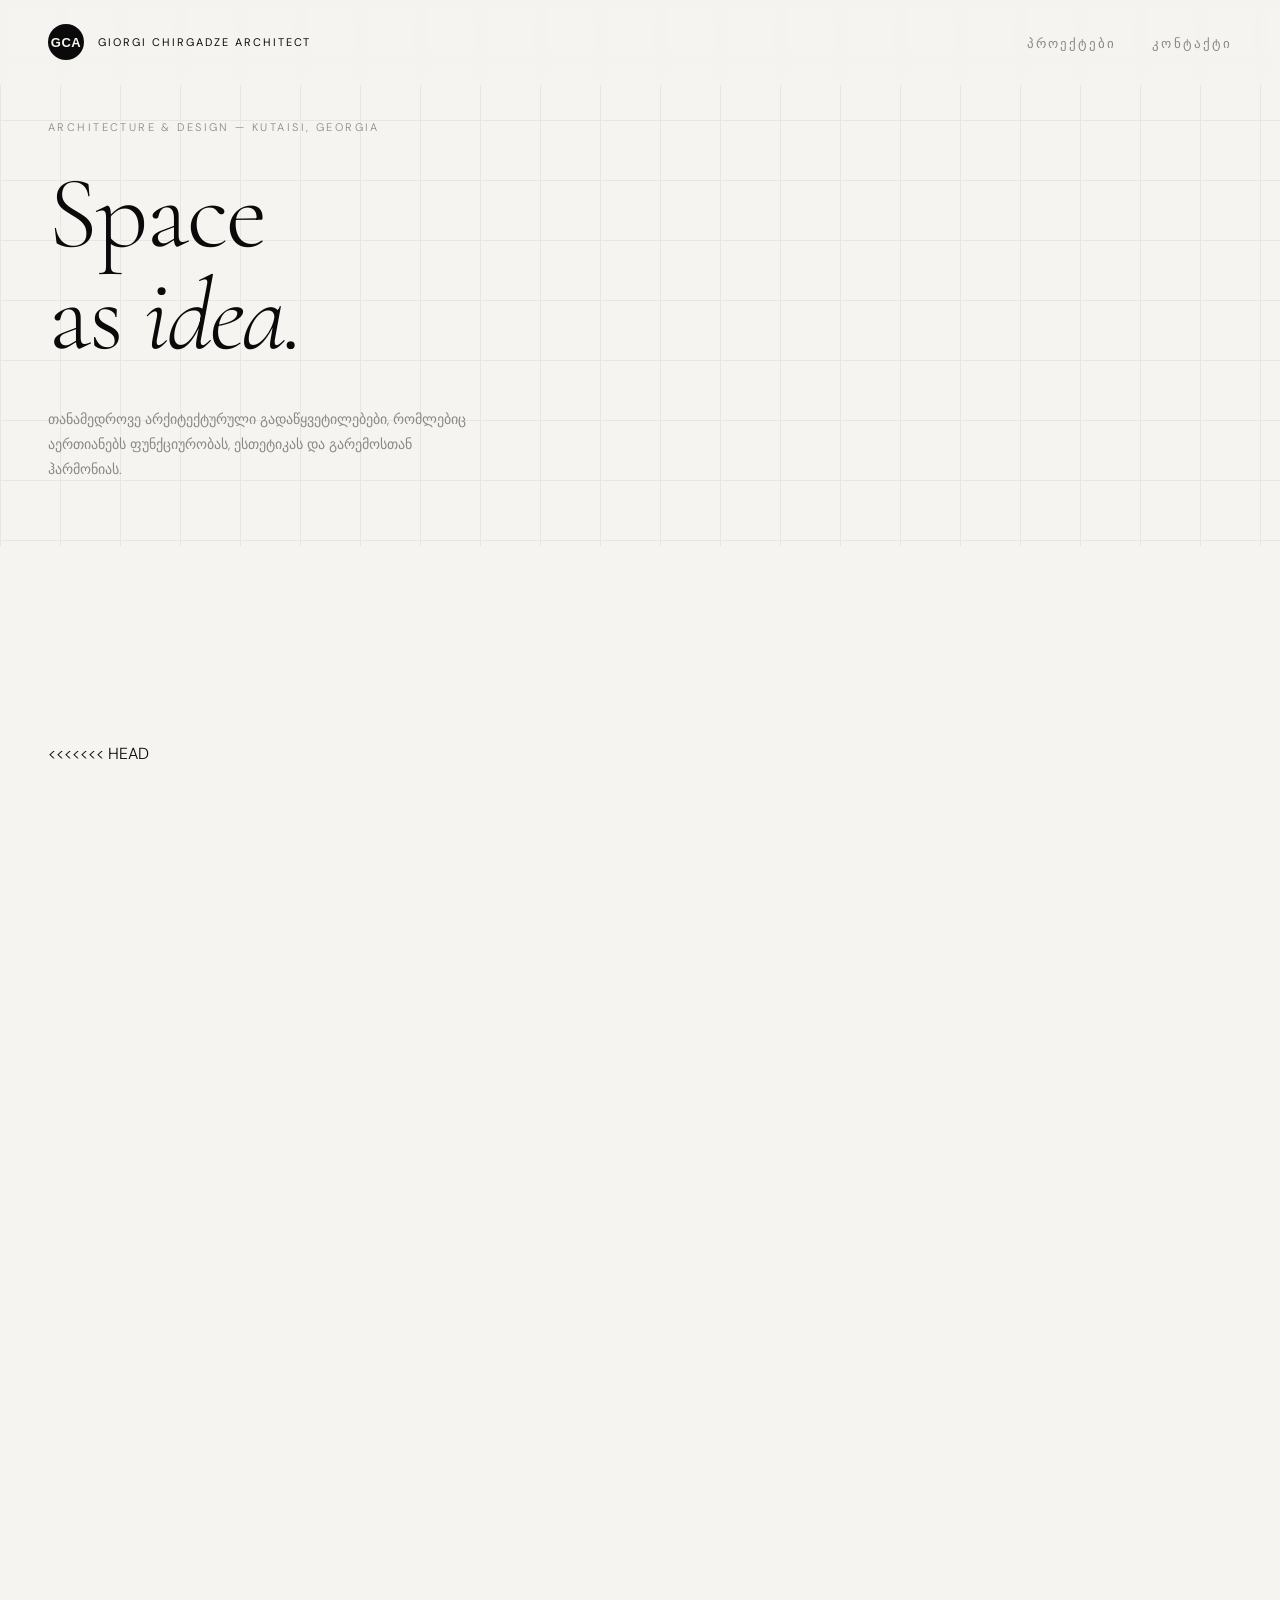
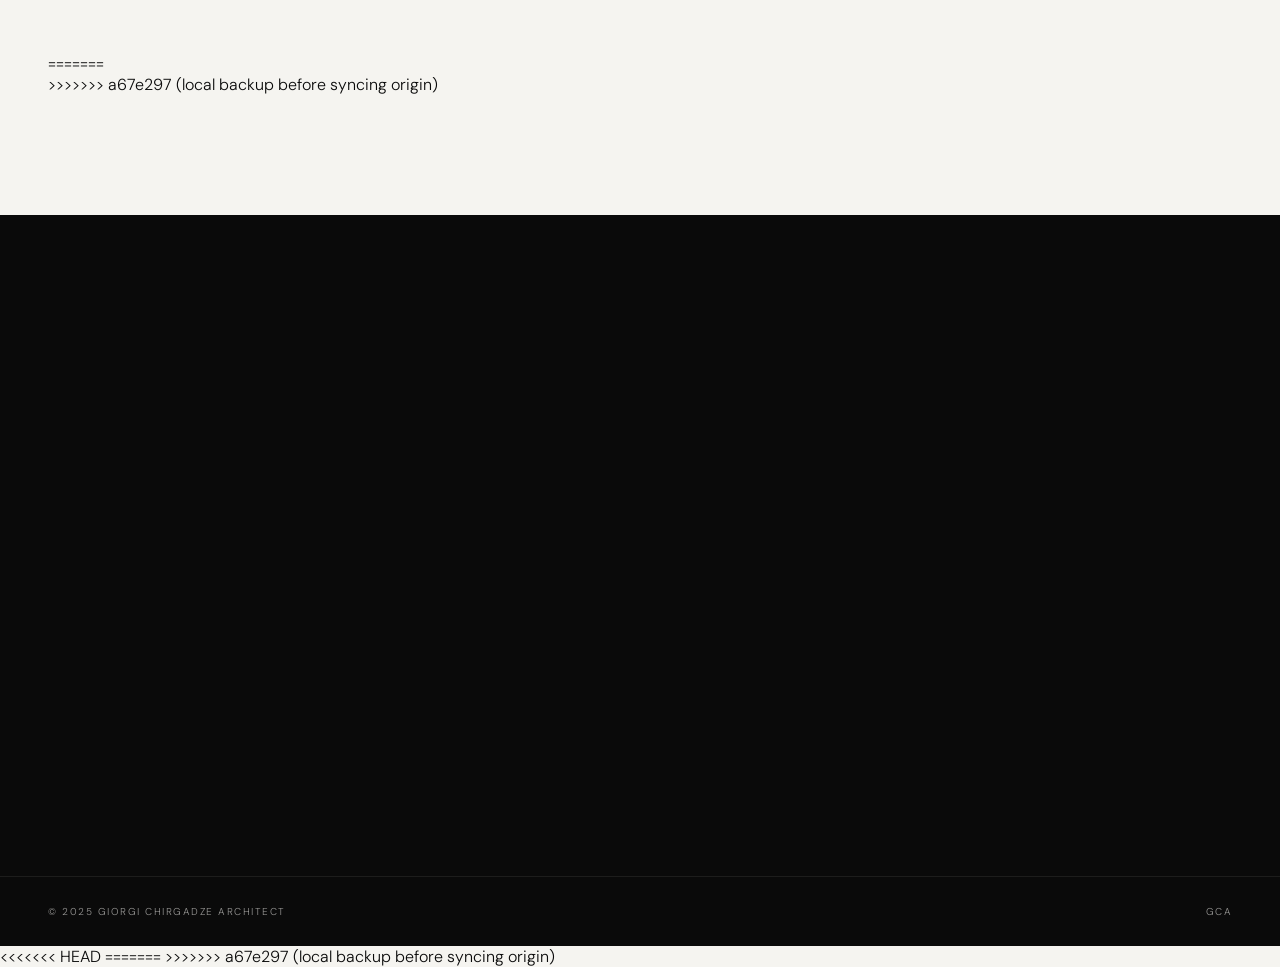
==== commit 1219ffbd: "local backup before syncing origin t cherry-pick --continue git push origin main  git push origin ma" ====
--- a/index.html
+++ b/index.html
@@ -44,6 +44,7 @@
   <!-- WORK -->
   <section id="work">
     <div class="section-label reveal">Selected Projects</div>
+<<<<<<< HEAD
     <div class="grid">
 
       <div class="grid-item reveal"
@@ -151,6 +152,9 @@
       </div>
 
     </div>
+=======
+    <div class="grid" id="projects-grid"></div>
+>>>>>>> a67e297 (local backup before syncing origin)
   </section>
 
   <!-- CONTACT -->
@@ -216,4 +220,8 @@
 
   <script src="js/main.js"></script>
 </body>
-</html>+<<<<<<< HEAD
+</html>
+=======
+</html>
+>>>>>>> a67e297 (local backup before syncing origin)
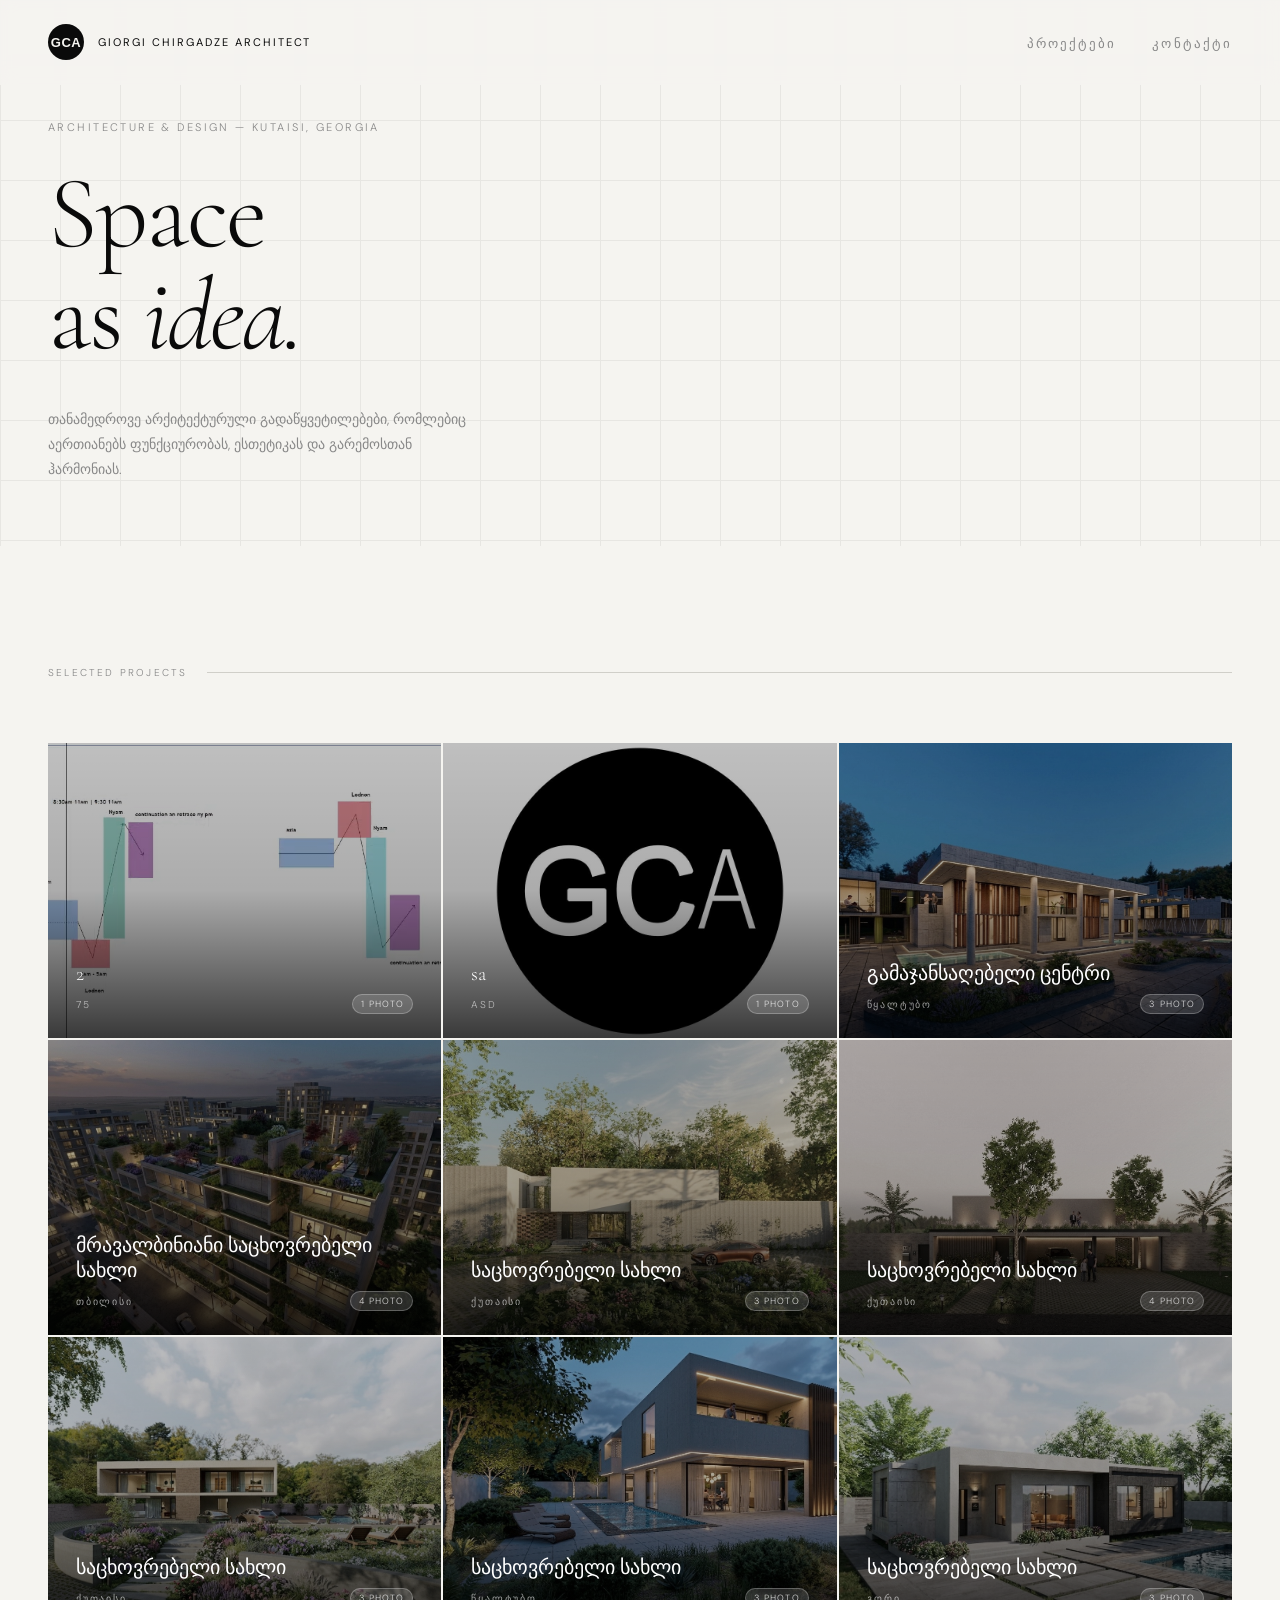
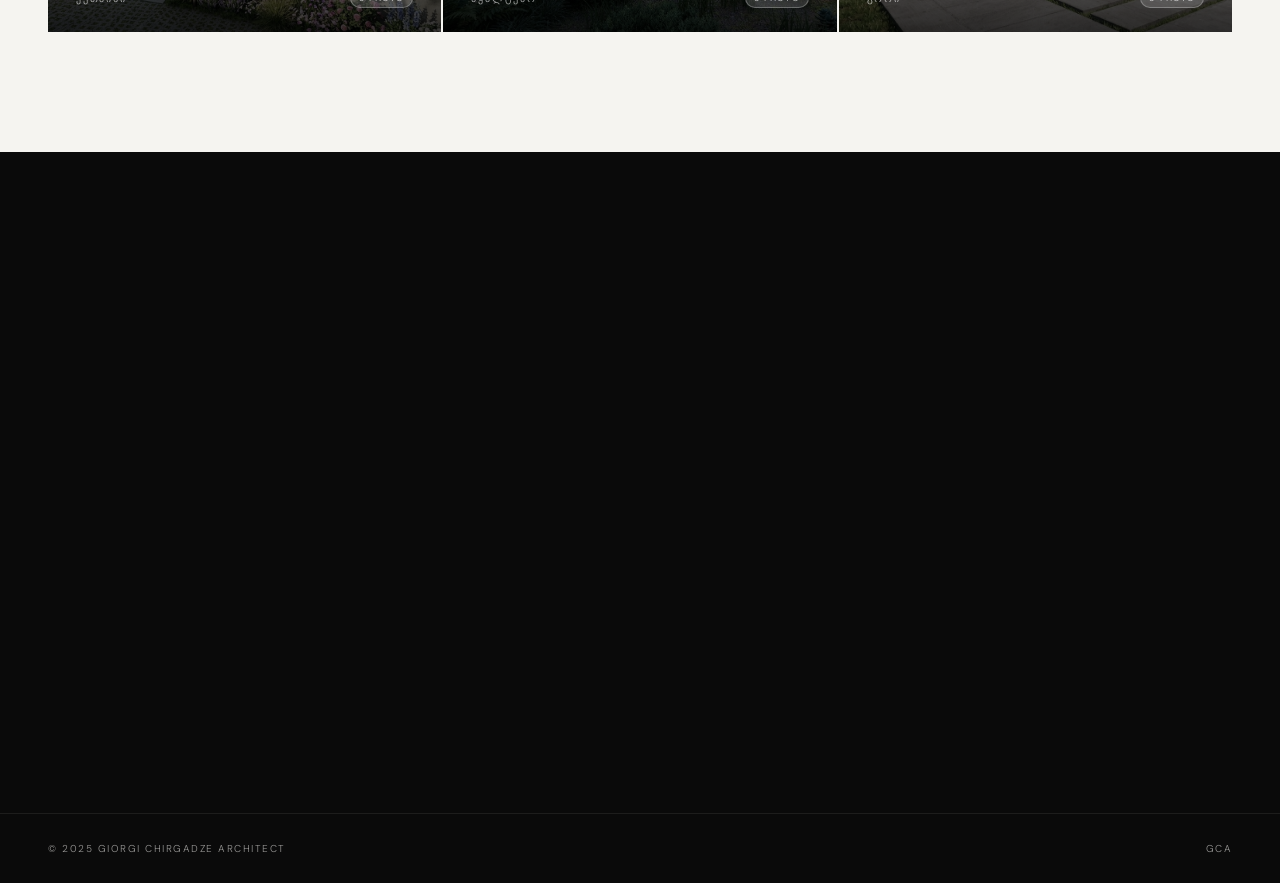
==== commit cd6646af: "Fix merge conflicts and restore gallery rendering" ====
--- a/index.html
+++ b/index.html
@@ -44,117 +44,7 @@
   <!-- WORK -->
   <section id="work">
     <div class="section-label reveal">Selected Projects</div>
-<<<<<<< HEAD
-    <div class="grid">
-
-      <div class="grid-item reveal"
-           data-photos="images/f1/1.jpeg,images/f1/2.jpeg, images/f1/3.jpeg"
-           data-title="გამაჯანსაღებელი ცენტრი"
-           data-location="წყალტუბო"
-           data-description="გამაჯანსარებელი ცენტრი ქალაქი წყალტუბო">
-        <img src="images/f1/1.jpeg" alt="Private Residence"/>
-        <div class="grid-overlay">
-          <h3>გამაჯანსაღებელი ცენტრი</h3>
-          <div class="overlay-bottom">
-            <span>წყალტუბო</span>
-            <span class="photo-count">3 photo</span>
-          </div>
-        </div>
-      </div>
-
-      <div class="grid-item reveal" style="transition-delay:.08s"
-           data-photos="images/f2/1.jpeg,images/f2/2.jpeg,images/f2/3.jpeg,images/f2/4.jpeg"
-           data-title="მრავალბინიანი საცხოვრებელი სახლი"
-           data-location="თბილისი"
-           data-description="მრავალბინიანი საცხოვრებელი სახლი ქალაქი თბილისი">
-        <img src="images/f2/1.jpeg" alt=""/>
-        <div class="grid-overlay">
-          <h3>მრავალბინიანი საცხოვრებელი სახლი</h3>
-          <div class="overlay-bottom">
-            <span>თბილისი</span>
-            <span class="photo-count">4 photo</span>
-          </div>
-        </div>
-      </div>
-
-      <div class="grid-item reveal" style="transition-delay:.16s"
-           data-photos="images/f3/1.jpeg,images/f3/2.jpeg,images/f3/3.jpeg"
-           data-title="საცხოვრებელი სახლი"
-           data-location="ქუთაისი"
-           data-description="ერთბინიანი საცხოვრებელი სახლი ქალაქი ქუთაისი 300 კვადრატი">
-        <img src="images/f3/1.jpeg" alt=""/>
-        <div class="grid-overlay">
-          <h3>საცხოვრებელი სახლი</h3>
-          <div class="overlay-bottom">
-            <span>ქუთაისი</span>
-            <span class="photo-count">3 photo</span>
-          </div>
-        </div>
-      </div>
-
-      <div class="grid-item reveal" style="transition-delay:.04s"
-           data-photos="images/f4/2.jpeg,images/f4/3.jpeg,images/f4/4.jpeg,images/f4/1.jpeg"
-           data-title="საცხოვრებელი სახლი"
-           data-location="ქუთაისი"
-           data-description="ერთბინიანი საცხოვრებელი სახლი ქალაქი ქუთაისი 280 კვადრატი">
-        <img src="images/f4/2.jpeg" alt=""/>
-        <div class="grid-overlay">
-          <h3>საცხოვრებელი სახლი</h3>
-          <div class="overlay-bottom">
-            <span>ქუთაისი</span>
-            <span class="photo-count">4 photo</span>
-          </div>
-        </div>
-      </div>
-
-      <div class="grid-item reveal" style="transition-delay:.12s"
-           data-photos="images/f5/1.jpeg,images/f5/2.jpeg,images/f5/3.jpeg"
-           data-title="საცხოვრებელი სახლი"
-           data-location="ქუთაისი"
-           data-description="ერთბინიანი საცხოვრებელი სახლი ქალაქი ქუთაისი 300 კვადრატი">
-        <img src="images/f5/1.jpeg"/>
-        <div class="grid-overlay">
-          <h3>საცხოვრებელი სახლი</h3>
-          <div class="overlay-bottom">
-            <span>ქუთაისი</span>
-            <span class="photo-count">3 photo</span>
-          </div>
-        </div>
-      </div>
-
-      <div class="grid-item reveal" style="transition-delay:.2s"
-           data-photos="images/f6/1.jpeg,images/f6/2.jpeg,images/f6/3.jpeg"
-           data-title="საცხოვრებელი სახლი"
-           data-location="წყალტუბო"
-           data-description="ერთბინიანი საცხოვრებელი სახლი ქალაქი წყალტუბო 280 კვადრატი">
-        <img src="images/f6/1.jpeg" alt=""/>
-        <div class="grid-overlay">
-          <h3>საცხოვრებელი სახლი</h3>
-          <div class="overlay-bottom">
-            <span>წყალტუბო</span>
-            <span class="photo-count">3 photo</span>
-          </div>
-        </div>
-      </div>
-      <div class="grid-item reveal" style="transition-delay:.2s"
-           data-photos="images/f7/1.jpeg,images/f7/2.jpeg,images/f7/3.jpeg"
-           data-title="საცხოვრებელი სახლი"
-           data-location="გორი"
-           data-description="ერთბინიანი საცხოვრებელი სახლი ქალაქი გორი სოფელი ტირძნისი 150 კვადრატი">
-        <img src="images/f7/1.jpeg" alt=""/>
-        <div class="grid-overlay">
-          <h3>საცხოვრებელი სახლი</h3>
-          <div class="overlay-bottom">
-            <span>გორი</span>
-            <span class="photo-count">3 photo</span>
-          </div>
-        </div>
-      </div>
-
-    </div>
-=======
     <div class="grid" id="projects-grid"></div>
->>>>>>> a67e297 (local backup before syncing origin)
   </section>
 
   <!-- CONTACT -->
@@ -220,8 +110,4 @@
 
   <script src="js/main.js"></script>
 </body>
-<<<<<<< HEAD
 </html>
-=======
-</html>
->>>>>>> a67e297 (local backup before syncing origin)
